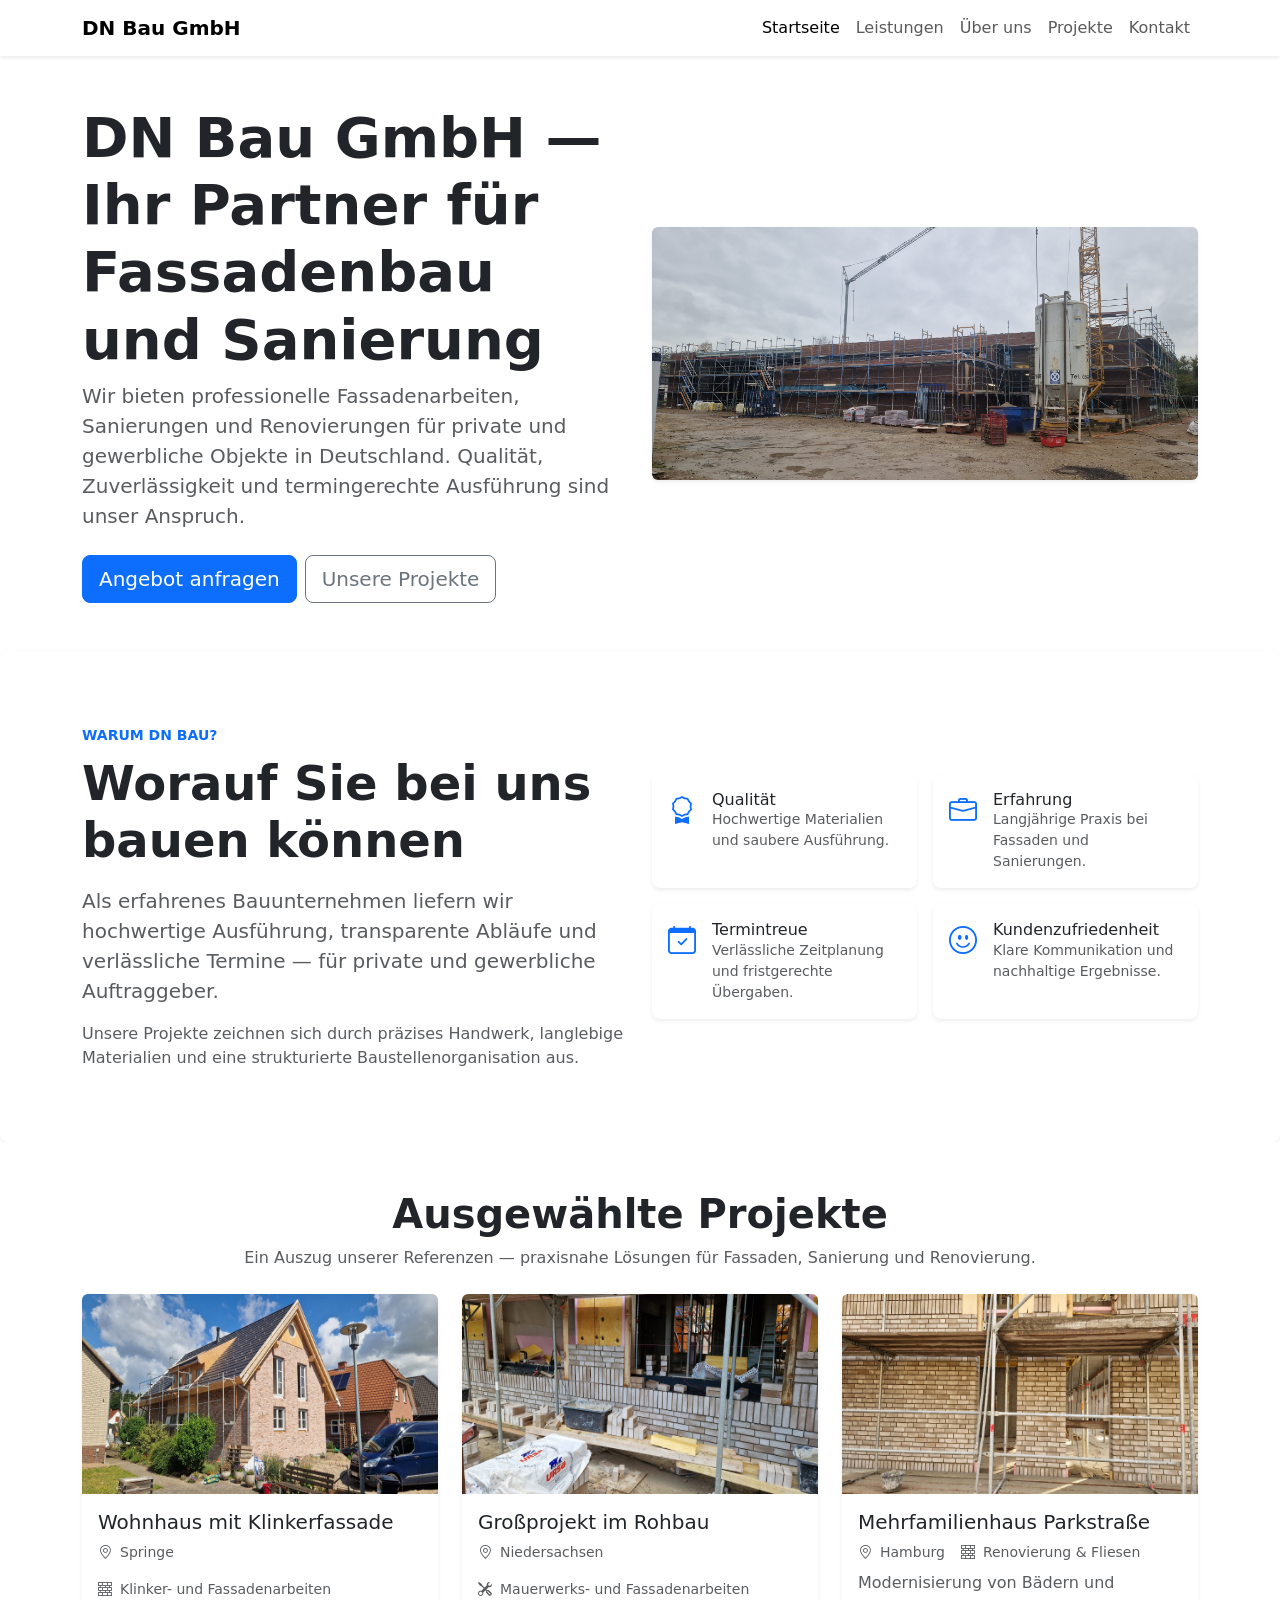
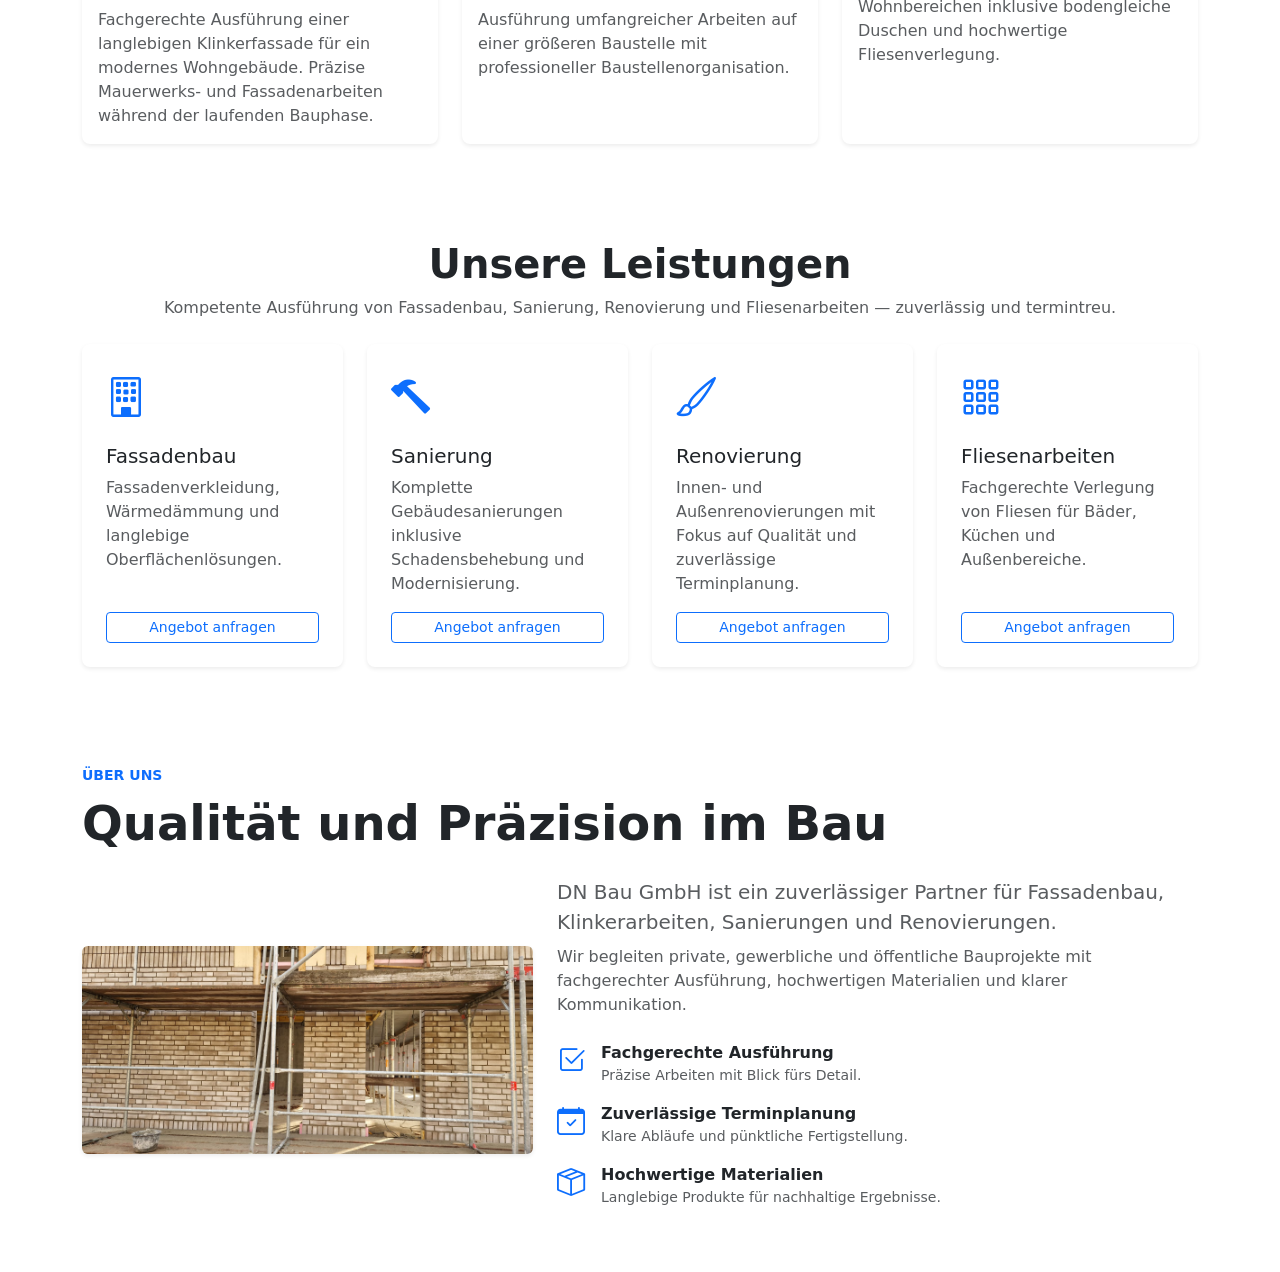
==== index.html @ 2d3a81c9 "Initial version of DN Bau website" ====
<!DOCTYPE html>
<html lang="de">
<head>
  <meta charset="UTF-8">
  <meta name="viewport" content="width=device-width, initial-scale=1.0">

  <title>DN Bau GmbH | Fassadenbau und Sanierung</title>
  <meta
    name="description"
    content="DN Bau GmbH bietet professionelle Fassadenarbeiten, Sanierungen, Renovierungen und Fliesenarbeiten."
  >

  <link
    href="https://cdn.jsdelivr.net/npm/bootstrap@5.3.8/dist/css/bootstrap.min.css"
    rel="stylesheet"
  >

  

  <link href="https://cdn.jsdelivr.net/npm/bootstrap-icons@1.11.3/font/bootstrap-icons.css" rel="stylesheet">

  <link rel="stylesheet" href="css/style.css">
</head>

<body>

  <header>
    <nav class="navbar navbar-expand-lg bg-white shadow-sm">
      <div class="container">
        <a class="navbar-brand fw-bold" href="#">DN Bau GmbH</a>

        <button
          class="navbar-toggler"
          type="button"
          data-bs-toggle="collapse"
          data-bs-target="#mainNavigation"
          aria-controls="mainNavigation"
          aria-expanded="false"
          aria-label="Navigation öffnen"
        >
          <span class="navbar-toggler-icon"></span>
        </button>

        <div class="collapse navbar-collapse" id="mainNavigation">
          <ul class="navbar-nav ms-auto">
            <li class="nav-item">
              <a class="nav-link active" href="#home">Startseite</a>
            </li>

            <li class="nav-item">
              <a class="nav-link" href="#services">Leistungen</a>
            </li>

            <li class="nav-item">
              <a class="nav-link" href="#about">Über uns</a>
            </li>

            <li class="nav-item">
              <a class="nav-link" href="#projects">Projekte</a>
            </li>

            <li class="nav-item">
              <a class="nav-link" href="#contact">Kontakt</a>
            </li>
          </ul>
        </div>
      </div>
    </nav>
  </header>

  <main>
    <section id="home" class="hero py-5" aria-labelledby="home-heading">
      <div class="container">
        <div class="row align-items-center">
          <div class="col-md-6">
            <h1 id="home-heading" class="display-4 fw-bold">DN Bau GmbH — Ihr Partner für Fassadenbau und Sanierung</h1>
            <p class="lead text-muted">Wir bieten professionelle Fassadenarbeiten, Sanierungen und Renovierungen für private und gewerbliche Objekte in Deutschland. Qualität, Zuverlässigkeit und termingerechte Ausführung sind unser Anspruch.</p>

            <div class="d-flex gap-2 mt-4">
              <a class="btn btn-primary btn-lg" href="#contact" role="button">Angebot anfragen</a>
              <a class="btn btn-outline-secondary btn-lg" href="#projects" role="button">Unsere Projekte</a>
            </div>
          </div>

          <div class="col-md-6 mt-4 mt-md-0">
            <figure class="mb-0">
              <img src="img/cover/Dn_bauuntermehmung_cover.jpg" alt="Bauarbeiter bei Fassadenarbeiten" class="img-fluid rounded shadow-sm" />
              <figcaption class="visually-hidden">Bauarbeiter führen Fassadenarbeiten aus</figcaption>
            </figure>
          </div>
        </div>
      </div>
    </section>
    
    <section id="why-us" class="py-5 bg-white rounded-3 shadow-sm" aria-labelledby="why-heading">
      <div class="container py-4">
        <div class="row g-4 align-items-center">
          <div class="col-12 col-lg-6">
            <header>
              <small class="text-uppercase text-primary fw-semibold">Warum DN Bau?</small>
              <h2 id="why-heading" class="display-5 fw-bold mt-2">Worauf Sie bei uns bauen können</h2>
            </header>

            <p class="lead text-muted mt-3">Als erfahrenes Bauunternehmen liefern wir hochwertige Ausführung, transparente Abläufe und verlässliche Termine — für private und gewerbliche Auftraggeber.</p>
            <p class="text-muted mb-0">Unsere Projekte zeichnen sich durch präzises Handwerk, langlebige Materialien und eine strukturierte Baustellenorganisation aus.</p>
          </div>

          <div class="col-12 col-lg-6">
            <div class="row row-cols-1 row-cols-sm-2 g-3">
              <div class="col">
                <article class="card h-100 border-0 shadow-sm rounded-3 p-3" aria-labelledby="why-qualitaet">
                  <div class="d-flex align-items-start">
                    <i class="bi bi-award fs-3 text-primary me-3" aria-hidden="true"></i>
                    <div>
                      <h3 id="why-qualitaet" class="h6 mb-0">Qualität</h3>
                      <div class="text-muted small">Hochwertige Materialien und saubere Ausführung.</div>
                    </div>
                  </div>
                </article>
              </div>

              <div class="col">
                <article class="card h-100 border-0 shadow-sm rounded-3 p-3" aria-labelledby="why-erfahrung">
                  <div class="d-flex align-items-start">
                    <i class="bi bi-briefcase fs-3 text-primary me-3" aria-hidden="true"></i>
                    <div>
                      <h3 id="why-erfahrung" class="h6 mb-0">Erfahrung</h3>
                      <div class="text-muted small">Langjährige Praxis bei Fassaden und Sanierungen.</div>
                    </div>
                  </div>
                </article>
              </div>

              <div class="col">
                <article class="card h-100 border-0 shadow-sm rounded-3 p-3" aria-labelledby="why-termintreue">
                  <div class="d-flex align-items-start">
                    <i class="bi bi-calendar-check fs-3 text-primary me-3" aria-hidden="true"></i>
                    <div>
                      <h3 id="why-termintreue" class="h6 mb-0">Termintreue</h3>
                      <div class="text-muted small">Verlässliche Zeitplanung und fristgerechte Übergaben.</div>
                    </div>
                  </div>
                </article>
              </div>

              <div class="col">
                <article class="card h-100 border-0 shadow-sm rounded-3 p-3" aria-labelledby="why-kundenzufriedenheit">
                  <div class="d-flex align-items-start">
                    <i class="bi bi-emoji-smile fs-3 text-primary me-3" aria-hidden="true"></i>
                    <div>
                      <h3 id="why-kundenzufriedenheit" class="h6 mb-0">Kundenzufriedenheit</h3>
                      <div class="text-muted small">Klare Kommunikation und nachhaltige Ergebnisse.</div>
                    </div>
                  </div>
                </article>
              </div>
            </div>
          </div>
        </div>
      </div>
    </section>
    
    <section id="projects" class="py-5 bg-white" aria-labelledby="projects-heading">
      <div class="container">
        <header class="mb-4 text-center">
          <h2 id="projects-heading" class="h1 fw-bold">Ausgewählte Projekte</h2>
          <p class="text-muted mb-0">Ein Auszug unserer Referenzen — praxisnahe Lösungen für Fassaden, Sanierung und Renovierung.</p>
        </header>

        <div class="row g-4">
          <div class="col-12 col-md-6 col-lg-4">
            <article class="card h-100 border-0 shadow-sm rounded-3" aria-labelledby="project-1-title">
              <div class="ratio ratio-16x9">
                <img src="img/Dn_bauuntermehmung_cover3.jpg" alt="Wohnhaus mit Klinkerfassade in Springe" class="img-fluid rounded-top" loading="lazy" decoding="async">
              </div>

              <div class="card-body d-flex flex-column">
                <h3 id="project-1-title" class="h5 card-title">Wohnhaus mit Klinkerfassade</h3>

                <div class="mb-2">
                  <div class="text-muted small d-flex flex-wrap gap-3">
                    <span class="d-flex align-items-center"><i class="bi bi-geo-alt me-2" aria-hidden="true"></i>Springe</span>
                    <span class="d-flex align-items-center"><i class="bi bi-bricks me-2" aria-hidden="true"></i>Klinker- und Fassadenarbeiten</span>
                  </div>
                </div>

                <p class="text-muted mb-0">Fachgerechte Ausführung einer langlebigen Klinkerfassade für ein modernes Wohngebäude. Präzise Mauerwerks- und Fassadenarbeiten während der laufenden Bauphase.</p>
              </div>
            </article>
          </div>

          <div class="col-12 col-md-6 col-lg-4">
            <article class="card h-100 border-0 shadow-sm rounded-3" aria-labelledby="project-2-title">
              <div class="ratio ratio-16x9">
                <img src="img/Dn_bauuntermehmung_cover4.jpg" alt="Großprojekt im Rohbau in Niedersachsen" class="img-fluid rounded-top" loading="lazy" decoding="async">
              </div>

              <div class="card-body d-flex flex-column">
                <h3 id="project-2-title" class="h5 card-title">Großprojekt im Rohbau</h3>

                <div class="mb-2">
                  <div class="text-muted small d-flex flex-wrap gap-3">
                    <span class="d-flex align-items-center"><i class="bi bi-geo-alt me-2" aria-hidden="true"></i>Niedersachsen</span>
                    <span class="d-flex align-items-center"><i class="bi bi-tools me-2" aria-hidden="true"></i>Mauerwerks- und Fassadenarbeiten</span>
                  </div>
                </div>

                <p class="text-muted mb-0">Ausführung umfangreicher Arbeiten auf einer größeren Baustelle mit professioneller Baustellenorganisation.</p>
              </div>
            </article>
          </div>

          <div class="col-12 col-md-6 col-lg-4">
            <article class="card h-100 border-0 shadow-sm rounded-3" aria-labelledby="project-3-title">
              <div class="ratio ratio-16x9">
                <img src="img/Dn_bauuntermehmung_cover2.jpg" alt="Renovierung und Fliesenarbeiten an einem Mehrfamilienhaus" class="img-fluid rounded-top" loading="lazy" decoding="async">
              </div>

              <div class="card-body d-flex flex-column">
                <h3 id="project-3-title" class="h5 card-title">Mehrfamilienhaus Parkstraße</h3>

                <div class="mb-2">
                  <div class="text-muted small d-flex flex-wrap gap-3">
                    <span class="d-flex align-items-center"><i class="bi bi-geo-alt me-2" aria-hidden="true"></i>Hamburg</span>
                    <span class="d-flex align-items-center"><i class="bi bi-bricks me-2" aria-hidden="true"></i>Renovierung &amp; Fliesen</span>
                  </div>
                </div>

                <p class="text-muted mb-0">Modernisierung von Bädern und Wohnbereichen inklusive bodengleiche Duschen und hochwertige Fliesenverlegung.</p>
              </div>
            </article>
          </div>
        </div>
      </div>
    </section>

    <section id="services" class="py-5 bg-white" aria-labelledby="services-heading">
      <div class="container">
        <header class="mb-4 text-center">
          <h2 id="services-heading" class="h1 fw-bold">Unsere Leistungen</h2>
          <p class="text-muted mb-0">Kompetente Ausführung von Fassadenbau, Sanierung, Renovierung und Fliesenarbeiten — zuverlässig und termintreu.</p>
        </header>

        <div class="row g-4">
  <div class="col-12 col-md-6 col-lg-3">
    <article
      class="card h-100 border-0 shadow-sm rounded-3 service-card"
      aria-labelledby="service-1-title"
    >
      <div class="card-body d-flex flex-column p-4">
        <div class="mb-3">
          <i
            class="bi bi-building fs-1 text-primary"
            aria-hidden="true"
          ></i>
        </div>

        <h3 id="service-1-title" class="h5 card-title">
          Fassadenbau
        </h3>

        <p class="card-text text-muted">
          Fassadenverkleidung, Wärmedämmung und langlebige
          Oberflächenlösungen.
        </p>

        <a
          class="btn btn-sm btn-outline-primary mt-auto"
          href="#contact"
          aria-label="Angebot für Fassadenbau anfragen"
        >
          Angebot anfragen
        </a>
      </div>
    </article>
  </div>

  <div class="col-12 col-md-6 col-lg-3">
    <article
      class="card h-100 border-0 shadow-sm rounded-3 service-card"
      aria-labelledby="service-2-title"
    >
      <div class="card-body d-flex flex-column p-4">
        <div class="mb-3">
          <i
            class="bi bi-hammer fs-1 text-primary"
            aria-hidden="true"
          ></i>
        </div>

        <h3 id="service-2-title" class="h5 card-title">
          Sanierung
        </h3>

        <p class="card-text text-muted">
          Komplette Gebäudesanierungen inklusive Schadensbehebung
          und Modernisierung.
        </p>

        <a
          class="btn btn-sm btn-outline-primary mt-auto"
          href="#contact"
          aria-label="Angebot für Sanierungsarbeiten anfragen"
        >
          Angebot anfragen
        </a>
      </div>
    </article>
  </div>

  <div class="col-12 col-md-6 col-lg-3">
    <article
      class="card h-100 border-0 shadow-sm rounded-3 service-card"
      aria-labelledby="service-3-title"
    >
      <div class="card-body d-flex flex-column p-4">
        <div class="mb-3">
          <i
            class="bi bi-brush fs-1 text-primary"
            aria-hidden="true"
          ></i>
        </div>

        <h3 id="service-3-title" class="h5 card-title">
          Renovierung
        </h3>

        <p class="card-text text-muted">
          Innen- und Außenrenovierungen mit Fokus auf Qualität
          und zuverlässige Terminplanung.
        </p>

        <a
          class="btn btn-sm btn-outline-primary mt-auto"
          href="#contact"
          aria-label="Angebot für Renovierungsarbeiten anfragen"
        >
          Angebot anfragen
        </a>
      </div>
    </article>
  </div>

  <div class="col-12 col-md-6 col-lg-3">
    <article
      class="card h-100 border-0 shadow-sm rounded-3 service-card"
      aria-labelledby="service-4-title"
    >
      <div class="card-body d-flex flex-column p-4">
        <div class="mb-3">
          <i
            class="bi bi-grid-3x3-gap fs-1 text-primary"
            aria-hidden="true"
          ></i>
        </div>

        <h3 id="service-4-title" class="h5 card-title">
          Fliesenarbeiten
        </h3>

        <p class="card-text text-muted">
          Fachgerechte Verlegung von Fliesen für Bäder, Küchen
          und Außenbereiche.
        </p>

        <a
          class="btn btn-sm btn-outline-primary mt-auto"
          href="#contact"
          aria-label="Angebot für Fliesenarbeiten anfragen"
        >
          Angebot anfragen
        </a>
      </div>
    </article>
  </div>
</div>
      </div>
    </section>

    <section id="about" class="py-5" aria-labelledby="about-heading">
      <div class="container">
        <header class="mb-4">
          <small class="text-uppercase text-primary fw-semibold">Über uns</small>
          <h2 id="about-heading" class="display-5 fw-bold mt-2">Qualität und Präzision im Bau</h2>
        </header>

        <div class="row align-items-center g-4">
          <div class="col-12 col-lg-5">
            <figure class="mb-0">
              <img
                src="img/Dn_bauuntermehmung_cover2.jpg"
                alt="Handwerker bei Fassadenarbeiten an einem Gebäude"
                class="img-fluid rounded shadow-sm"
                loading="lazy"
                decoding="async"
              >
              <figcaption class="visually-hidden">Handwerker führen Fassadenarbeiten aus</figcaption>
            </figure>
          </div>

          <div class="col-12 col-lg-7">
            <p class="lead text-muted mb-2">DN Bau GmbH ist ein zuverlässiger Partner für Fassadenbau, Klinkerarbeiten, Sanierungen und Renovierungen.</p>
            <p class="text-muted mb-0">Wir begleiten private, gewerbliche und öffentliche Bauprojekte mit fachgerechter Ausführung, hochwertigen Materialien und klarer Kommunikation.</p>

            <ul class="list-unstyled mt-4">
              <li class="d-flex align-items-start mb-3">
                <i class="bi bi-check2-square fs-3 text-primary me-3" aria-hidden="true"></i>
                <div>
                  <strong>Fachgerechte Ausführung</strong>
                  <div class="text-muted small">Präzise Arbeiten mit Blick fürs Detail.</div>
                </div>
              </li>

              <li class="d-flex align-items-start mb-3">
                <i class="bi bi-calendar-check fs-3 text-primary me-3" aria-hidden="true"></i>
                <div>
                  <strong>Zuverlässige Terminplanung</strong>
                  <div class="text-muted small">Klare Abläufe und pünktliche Fertigstellung.</div>
                </div>
              </li>

              <li class="d-flex align-items-start">
                <i class="bi bi-box-seam fs-3 text-primary me-3" aria-hidden="true"></i>
                <div>
                  <strong>Hochwertige Materialien</strong>
                  <div class="text-muted small">Langlebige Produkte für nachhaltige Ergebnisse.</div>
                </div>
              </li>
            </ul>
          </div>
        </div>
      </div>
    </section>
  </main>

  <script
    src="https://cdn.jsdelivr.net/npm/bootstrap@5.3.8/dist/js/bootstrap.bundle.min.js">
  </script>

  <script src="js/main.js"></script>
</body>
</html>
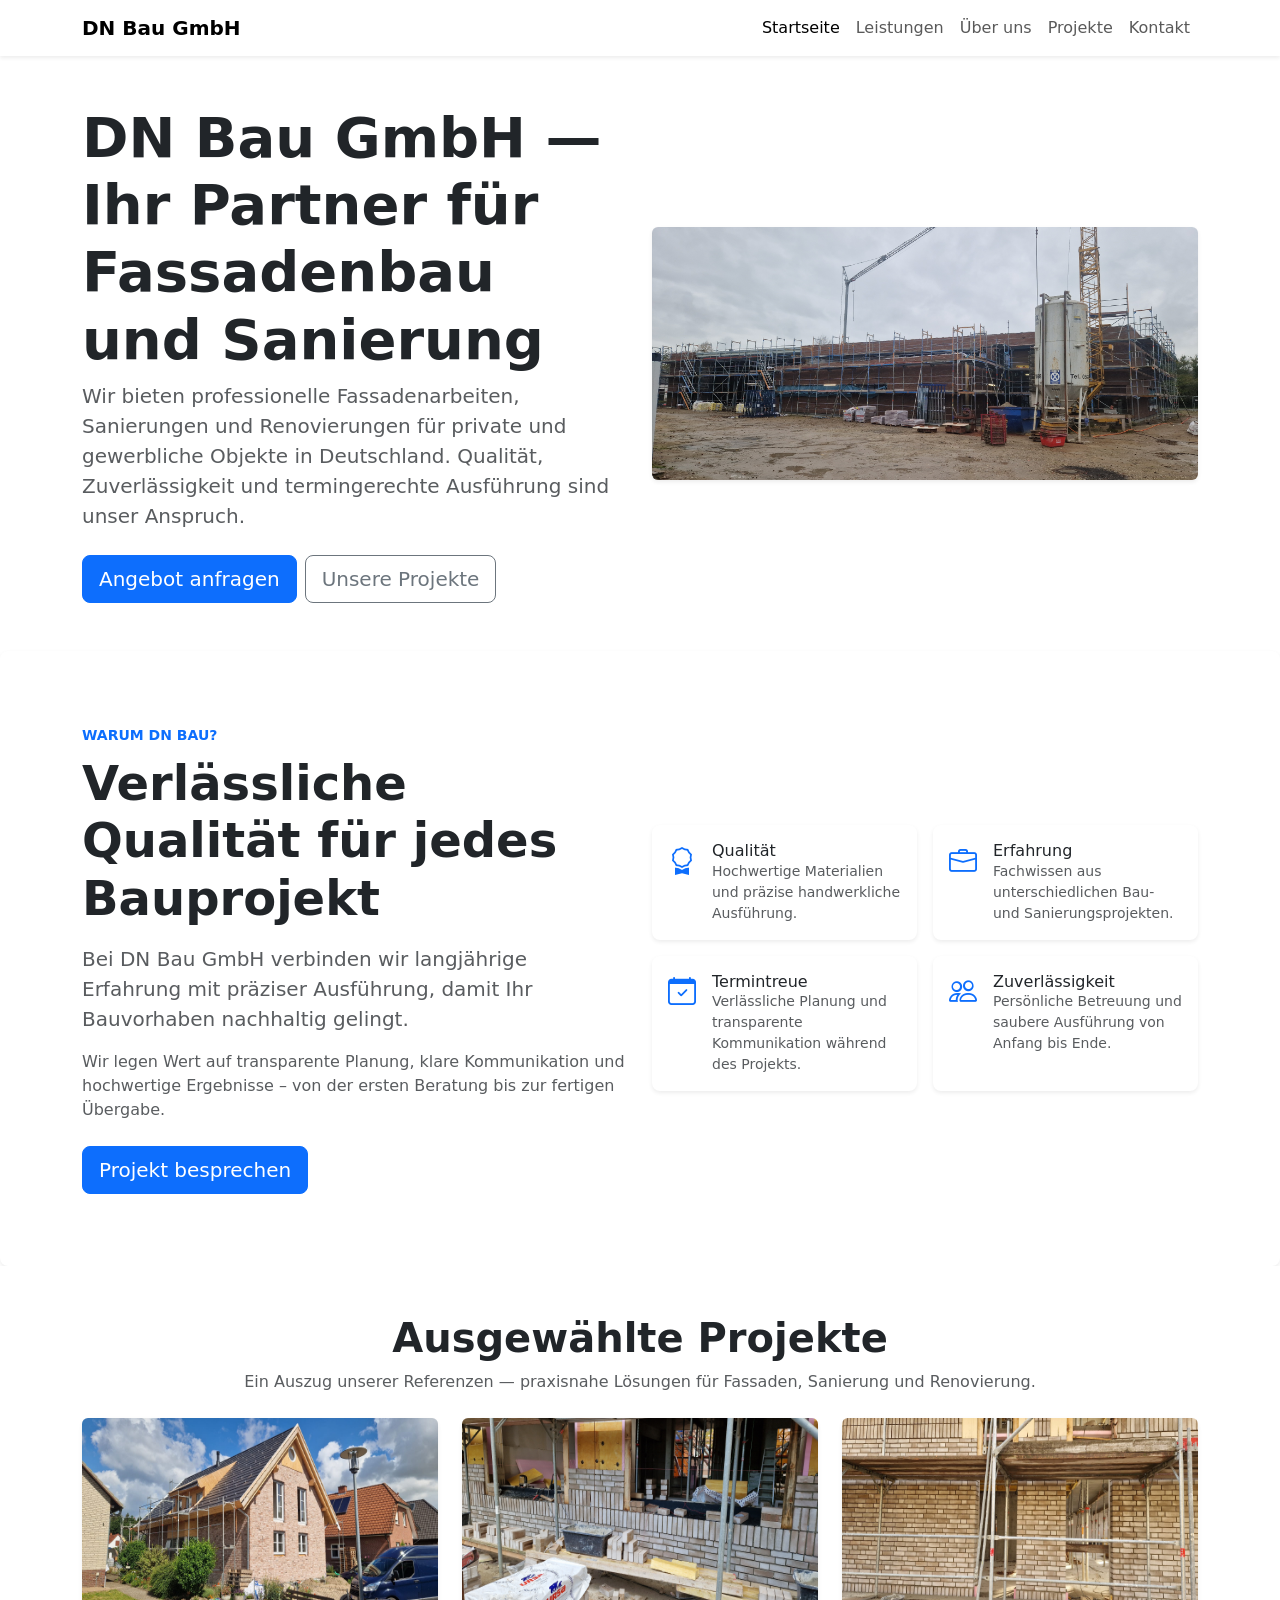
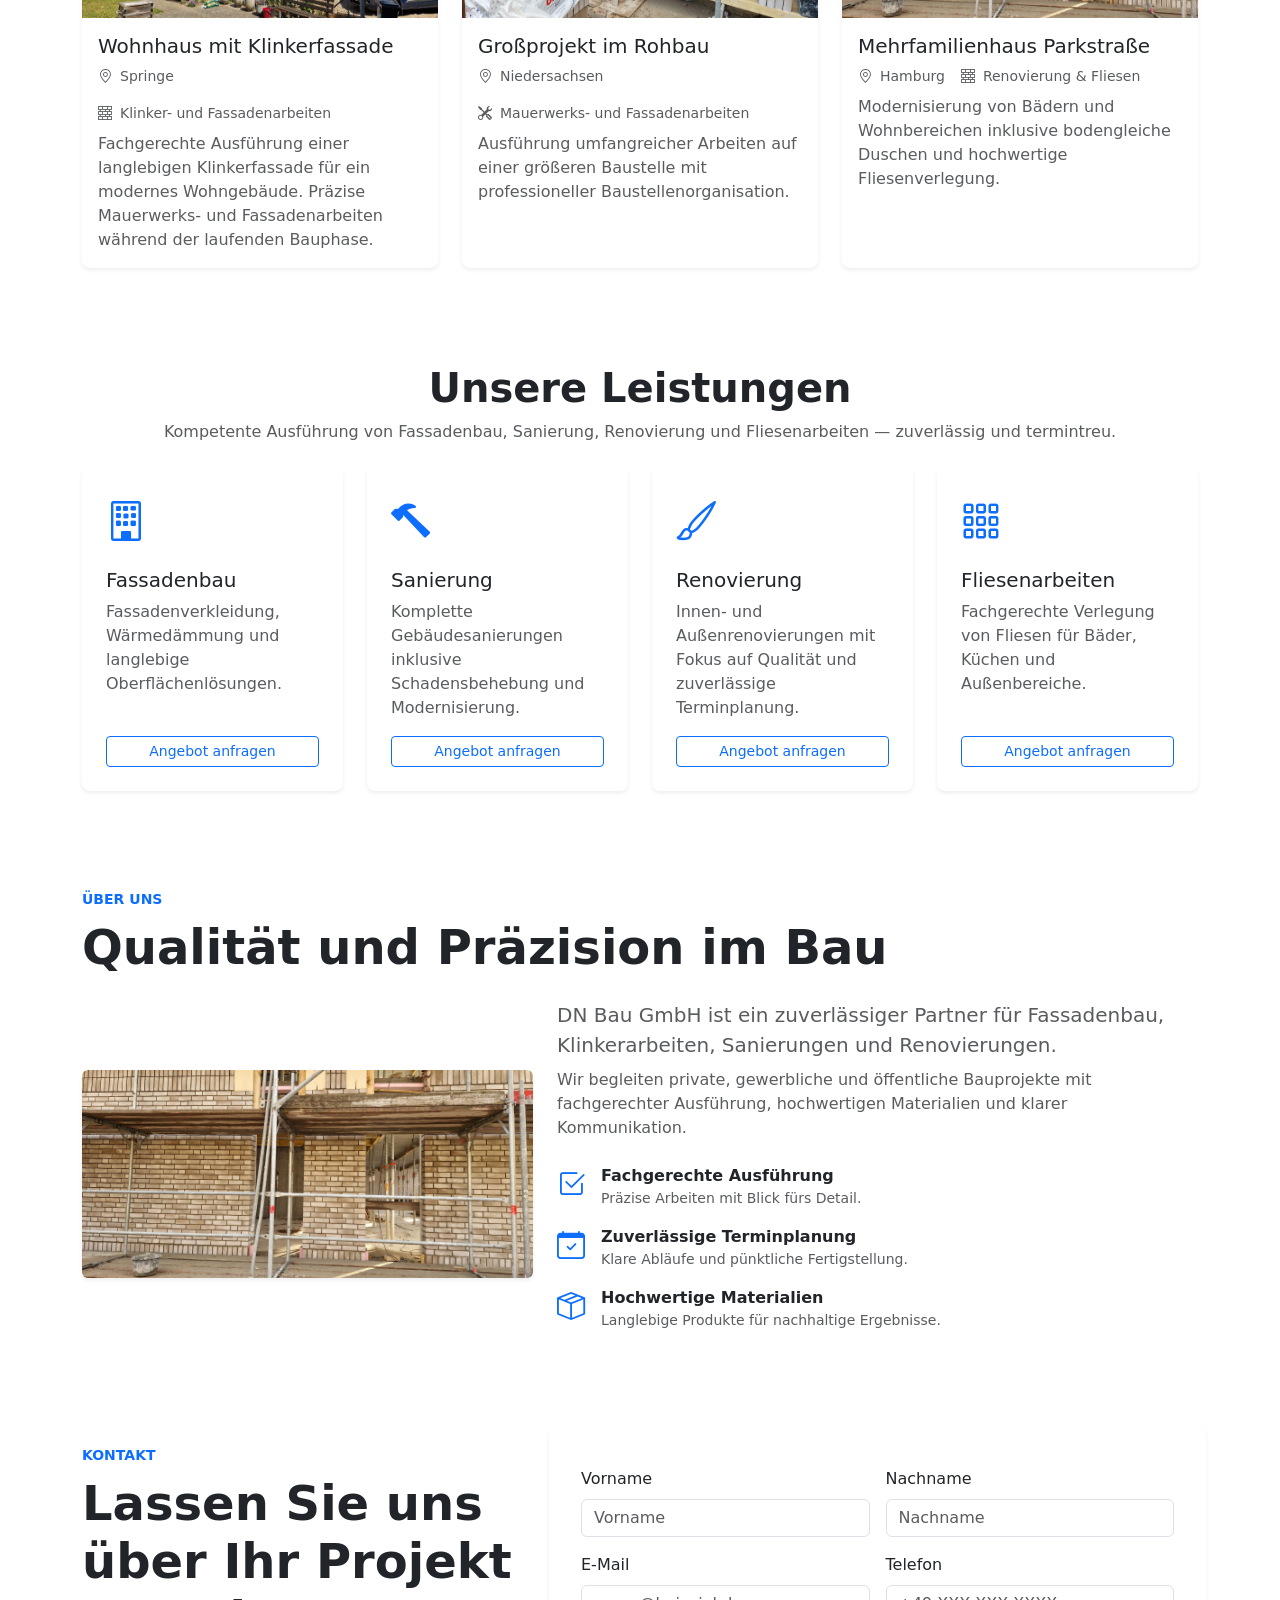
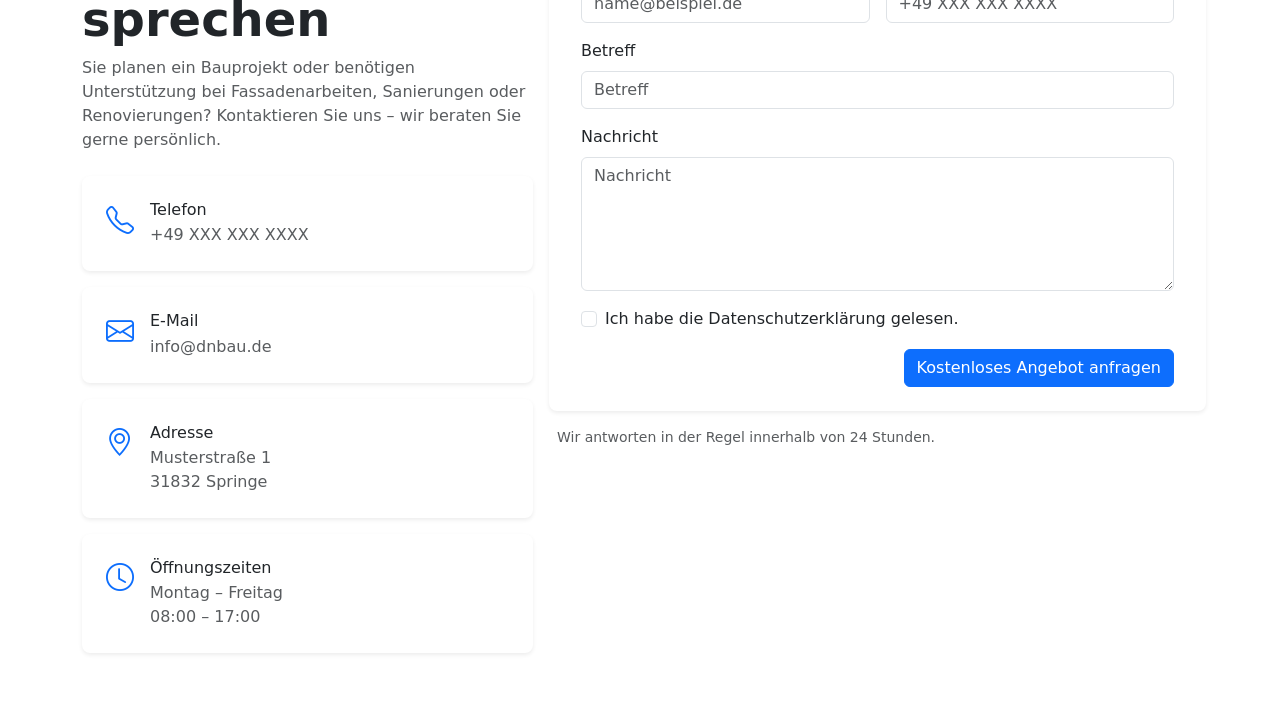
==== commit ef4e07a9: "Add hero, services, about, projects and why-us sections" ====
--- a/index.html
+++ b/index.html
@@ -98,11 +98,12 @@
           <div class="col-12 col-lg-6">
             <header>
               <small class="text-uppercase text-primary fw-semibold">Warum DN Bau?</small>
-              <h2 id="why-heading" class="display-5 fw-bold mt-2">Worauf Sie bei uns bauen können</h2>
+              <h2 id="why-heading" class="display-5 fw-bold mt-2">Verlässliche Qualität für jedes Bauprojekt</h2>
             </header>
 
-            <p class="lead text-muted mt-3">Als erfahrenes Bauunternehmen liefern wir hochwertige Ausführung, transparente Abläufe und verlässliche Termine — für private und gewerbliche Auftraggeber.</p>
-            <p class="text-muted mb-0">Unsere Projekte zeichnen sich durch präzises Handwerk, langlebige Materialien und eine strukturierte Baustellenorganisation aus.</p>
+            <p class="lead text-muted mt-3">Bei DN Bau GmbH verbinden wir langjährige Erfahrung mit präziser Ausführung, damit Ihr Bauvorhaben nachhaltig gelingt.</p>
+            <p class="text-muted mb-4">Wir legen Wert auf transparente Planung, klare Kommunikation und hochwertige Ergebnisse – von der ersten Beratung bis zur fertigen Übergabe.</p>
+            <a class="btn btn-primary btn-lg" href="#contact" role="button">Projekt besprechen</a>
           </div>
 
           <div class="col-12 col-lg-6">
@@ -113,7 +114,7 @@
                     <i class="bi bi-award fs-3 text-primary me-3" aria-hidden="true"></i>
                     <div>
                       <h3 id="why-qualitaet" class="h6 mb-0">Qualität</h3>
-                      <div class="text-muted small">Hochwertige Materialien und saubere Ausführung.</div>
+                      <p class="text-muted small mb-0">Hochwertige Materialien und präzise handwerkliche Ausführung.</p>
                     </div>
                   </div>
                 </article>
@@ -125,7 +126,7 @@
                     <i class="bi bi-briefcase fs-3 text-primary me-3" aria-hidden="true"></i>
                     <div>
                       <h3 id="why-erfahrung" class="h6 mb-0">Erfahrung</h3>
-                      <div class="text-muted small">Langjährige Praxis bei Fassaden und Sanierungen.</div>
+                      <p class="text-muted small mb-0">Fachwissen aus unterschiedlichen Bau- und Sanierungsprojekten.</p>
                     </div>
                   </div>
                 </article>
@@ -137,19 +138,19 @@
                     <i class="bi bi-calendar-check fs-3 text-primary me-3" aria-hidden="true"></i>
                     <div>
                       <h3 id="why-termintreue" class="h6 mb-0">Termintreue</h3>
-                      <div class="text-muted small">Verlässliche Zeitplanung und fristgerechte Übergaben.</div>
-                    </div>
-                  </div>
-                </article>
-              </div>
-
-              <div class="col">
-                <article class="card h-100 border-0 shadow-sm rounded-3 p-3" aria-labelledby="why-kundenzufriedenheit">
-                  <div class="d-flex align-items-start">
-                    <i class="bi bi-emoji-smile fs-3 text-primary me-3" aria-hidden="true"></i>
-                    <div>
-                      <h3 id="why-kundenzufriedenheit" class="h6 mb-0">Kundenzufriedenheit</h3>
-                      <div class="text-muted small">Klare Kommunikation und nachhaltige Ergebnisse.</div>
+                      <p class="text-muted small mb-0">Verlässliche Planung und transparente Kommunikation während des Projekts.</p>
+                    </div>
+                  </div>
+                </article>
+              </div>
+
+              <div class="col">
+                <article class="card h-100 border-0 shadow-sm rounded-3 p-3" aria-labelledby="why-zuverlaessigkeit">
+                  <div class="d-flex align-items-start">
+                    <i class="bi bi-people fs-3 text-primary me-3" aria-hidden="true"></i>
+                    <div>
+                      <h3 id="why-zuverlaessigkeit" class="h6 mb-0">Zuverlässigkeit</h3>
+                      <p class="text-muted small mb-0">Persönliche Betreuung und saubere Ausführung von Anfang bis Ende.</p>
                     </div>
                   </div>
                 </article>
@@ -431,6 +432,124 @@
         </div>
       </div>
     </section>
+
+    <section id="contact" class="py-5 bg-white" aria-labelledby="contact-heading">
+      <div class="container">
+        <div class="row g-4 align-items-start">
+          <div class="col-12 col-lg-5">
+            <header class="mb-4">
+              <small class="text-uppercase text-primary fw-semibold">Kontakt</small>
+              <h2 id="contact-heading" class="display-5 fw-bold mt-2">Lassen Sie uns über Ihr Projekt sprechen</h2>
+              <p class="text-muted mb-4">Sie planen ein Bauprojekt oder benötigen Unterstützung bei Fassadenarbeiten, Sanierungen oder Renovierungen? Kontaktieren Sie uns – wir beraten Sie gerne persönlich.</p>
+            </header>
+
+            <div class="row row-cols-1 g-3">
+              <div class="col">
+                <article class="p-4 bg-white rounded-3 shadow-sm h-100">
+                  <div class="d-flex align-items-start">
+                    <i class="bi bi-telephone fs-3 text-primary me-3" aria-hidden="true"></i>
+                    <div>
+                      <h3 class="h6 mb-1">Telefon</h3>
+                      <p class="text-muted mb-0">+49 XXX XXX XXXX</p>
+                    </div>
+                  </div>
+                </article>
+              </div>
+
+              <div class="col">
+                <article class="p-4 bg-white rounded-3 shadow-sm h-100">
+                  <div class="d-flex align-items-start">
+                    <i class="bi bi-envelope fs-3 text-primary me-3" aria-hidden="true"></i>
+                    <div>
+                      <h3 class="h6 mb-1">E-Mail</h3>
+                      <p class="text-muted mb-0">info@dnbau.de</p>
+                    </div>
+                  </div>
+                </article>
+              </div>
+
+              <div class="col">
+                <article class="p-4 bg-white rounded-3 shadow-sm h-100">
+                  <div class="d-flex align-items-start">
+                    <i class="bi bi-geo-alt fs-3 text-primary me-3" aria-hidden="true"></i>
+                    <div>
+                      <h3 class="h6 mb-1">Adresse</h3>
+                      <address class="text-muted mb-0">Musterstraße 1<br>31832 Springe</address>
+                    </div>
+                  </div>
+                </article>
+              </div>
+
+              <div class="col">
+                <article class="p-4 bg-white rounded-3 shadow-sm h-100">
+                  <div class="d-flex align-items-start">
+                    <i class="bi bi-clock fs-3 text-primary me-3" aria-hidden="true"></i>
+                    <div>
+                      <h3 class="h6 mb-1">Öffnungszeiten</h3>
+                      <p class="text-muted mb-0">Montag – Freitag<br>08:00 – 17:00</p>
+                    </div>
+                  </div>
+                </article>
+              </div>
+            </div>
+          </div>
+
+          <div class="col-12 col-lg-7">
+            <form class="row g-3 needs-validation p-4 bg-white rounded-3 shadow-sm" action="#" method="post" novalidate>
+              <div class="col-12 col-md-6">
+                <label for="contact-firstname" class="form-label">Vorname</label>
+                <input type="text" class="form-control" id="contact-firstname" name="firstname" placeholder="Vorname" required>
+                <div class="invalid-feedback">Bitte geben Sie Ihren Vornamen an.</div>
+              </div>
+
+              <div class="col-12 col-md-6">
+                <label for="contact-lastname" class="form-label">Nachname</label>
+                <input type="text" class="form-control" id="contact-lastname" name="lastname" placeholder="Nachname" required>
+                <div class="invalid-feedback">Bitte geben Sie Ihren Nachnamen an.</div>
+              </div>
+
+              <div class="col-12 col-md-6">
+                <label for="contact-email" class="form-label">E-Mail</label>
+                <input type="email" class="form-control" id="contact-email" name="email" placeholder="name@beispiel.de" required>
+                <div class="invalid-feedback">Bitte geben Sie eine gültige E-Mail-Adresse ein.</div>
+              </div>
+
+              <div class="col-12 col-md-6">
+                <label for="contact-phone" class="form-label">Telefon</label>
+                <input type="tel" class="form-control" id="contact-phone" name="phone" placeholder="+49 XXX XXX XXXX" required>
+                <div class="invalid-feedback">Bitte geben Sie Ihre Telefonnummer an.</div>
+              </div>
+
+              <div class="col-12">
+                <label for="contact-subject" class="form-label">Betreff</label>
+                <input type="text" class="form-control" id="contact-subject" name="subject" placeholder="Betreff" required>
+                <div class="invalid-feedback">Bitte geben Sie einen Betreff ein.</div>
+              </div>
+
+              <div class="col-12">
+                <label for="contact-message" class="form-label">Nachricht</label>
+                <textarea class="form-control" id="contact-message" name="message" rows="5" placeholder="Nachricht" required></textarea>
+                <div class="invalid-feedback">Bitte schreiben Sie eine Nachricht.</div>
+              </div>
+
+              <div class="col-12">
+                <div class="form-check">
+                  <input class="form-check-input" type="checkbox" value="" id="contact-privacy" required>
+                  <label class="form-check-label" for="contact-privacy">Ich habe die Datenschutzerklärung gelesen.</label>
+                  <div class="invalid-feedback">Bitte bestätigen Sie die Datenschutzerklärung.</div>
+                </div>
+              </div>
+
+              <div class="col-12 text-end">
+                <button type="submit" class="btn btn-primary">Kostenloses Angebot anfragen</button>
+              </div>
+            </form>
+
+            <p class="text-muted small mt-3">Wir antworten in der Regel innerhalb von 24 Stunden.</p>
+          </div>
+        </div>
+      </div>
+    </section>
   </main>
 
   <script
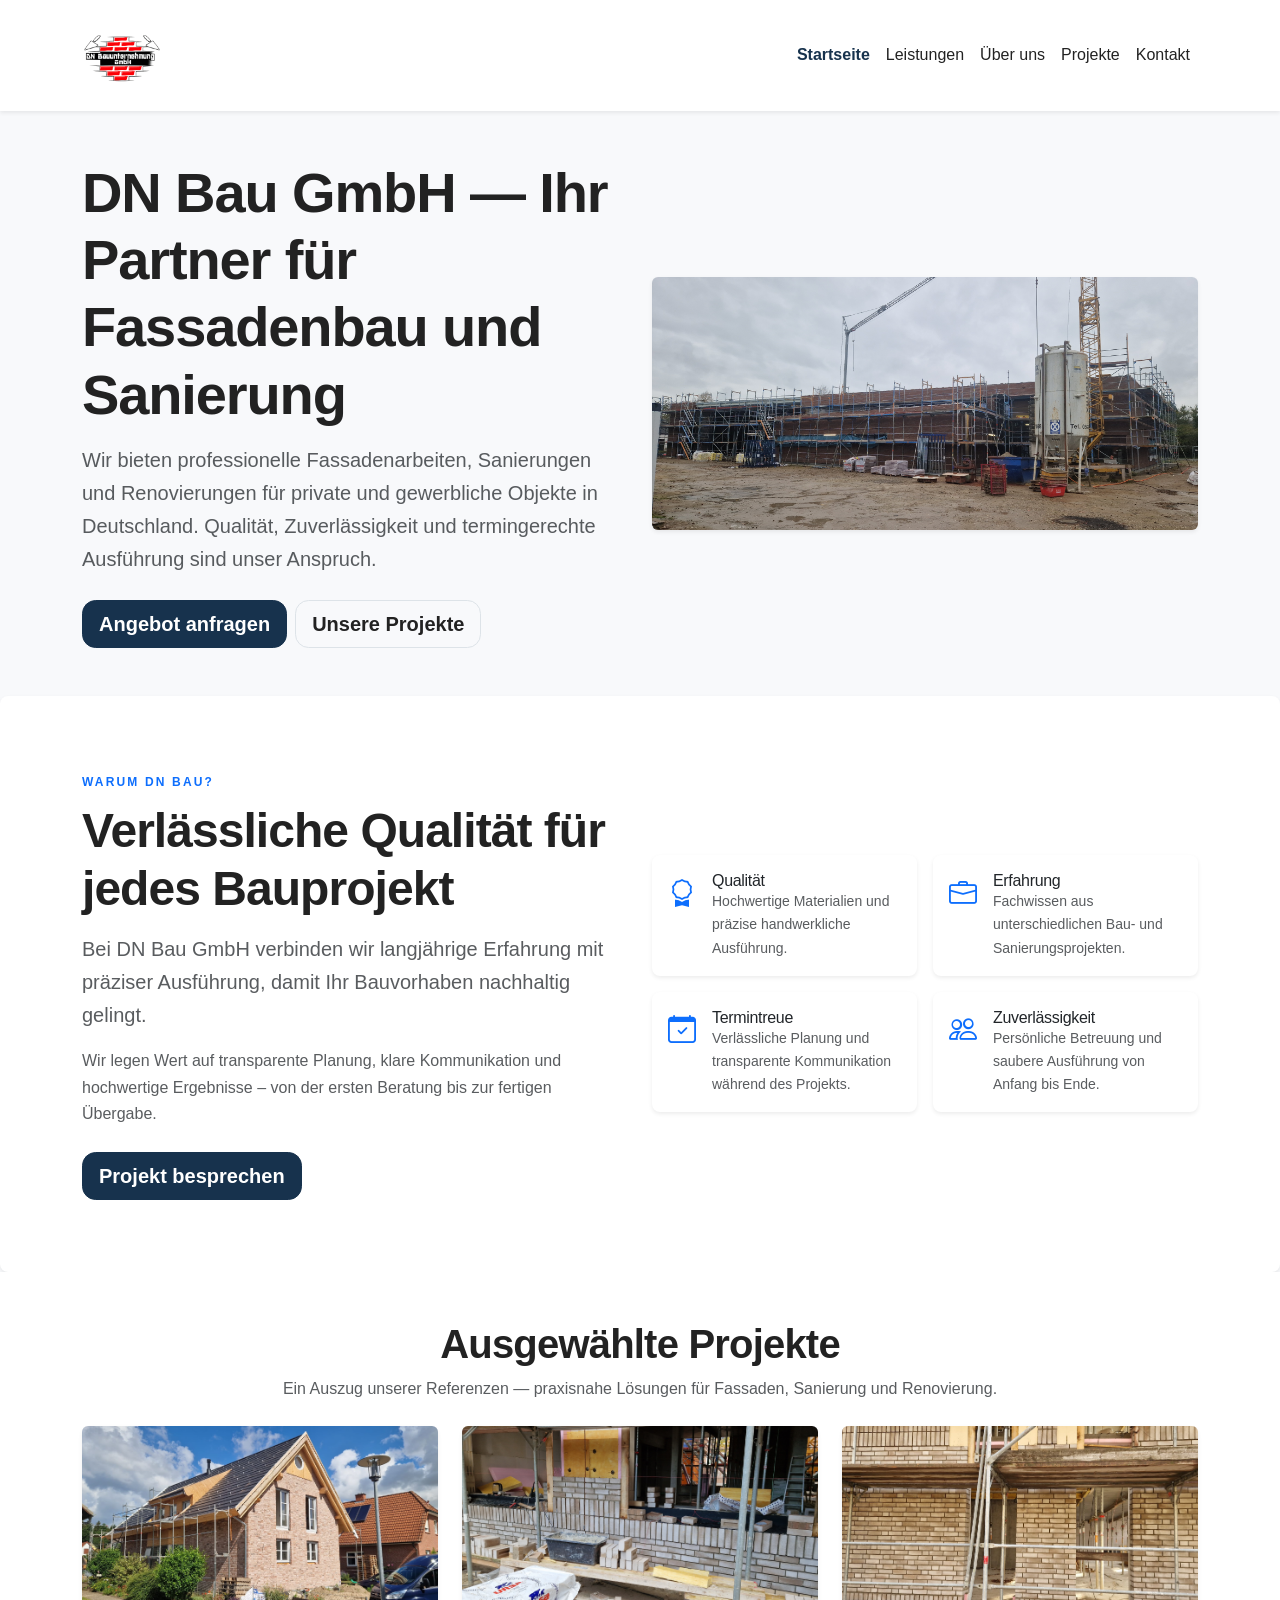
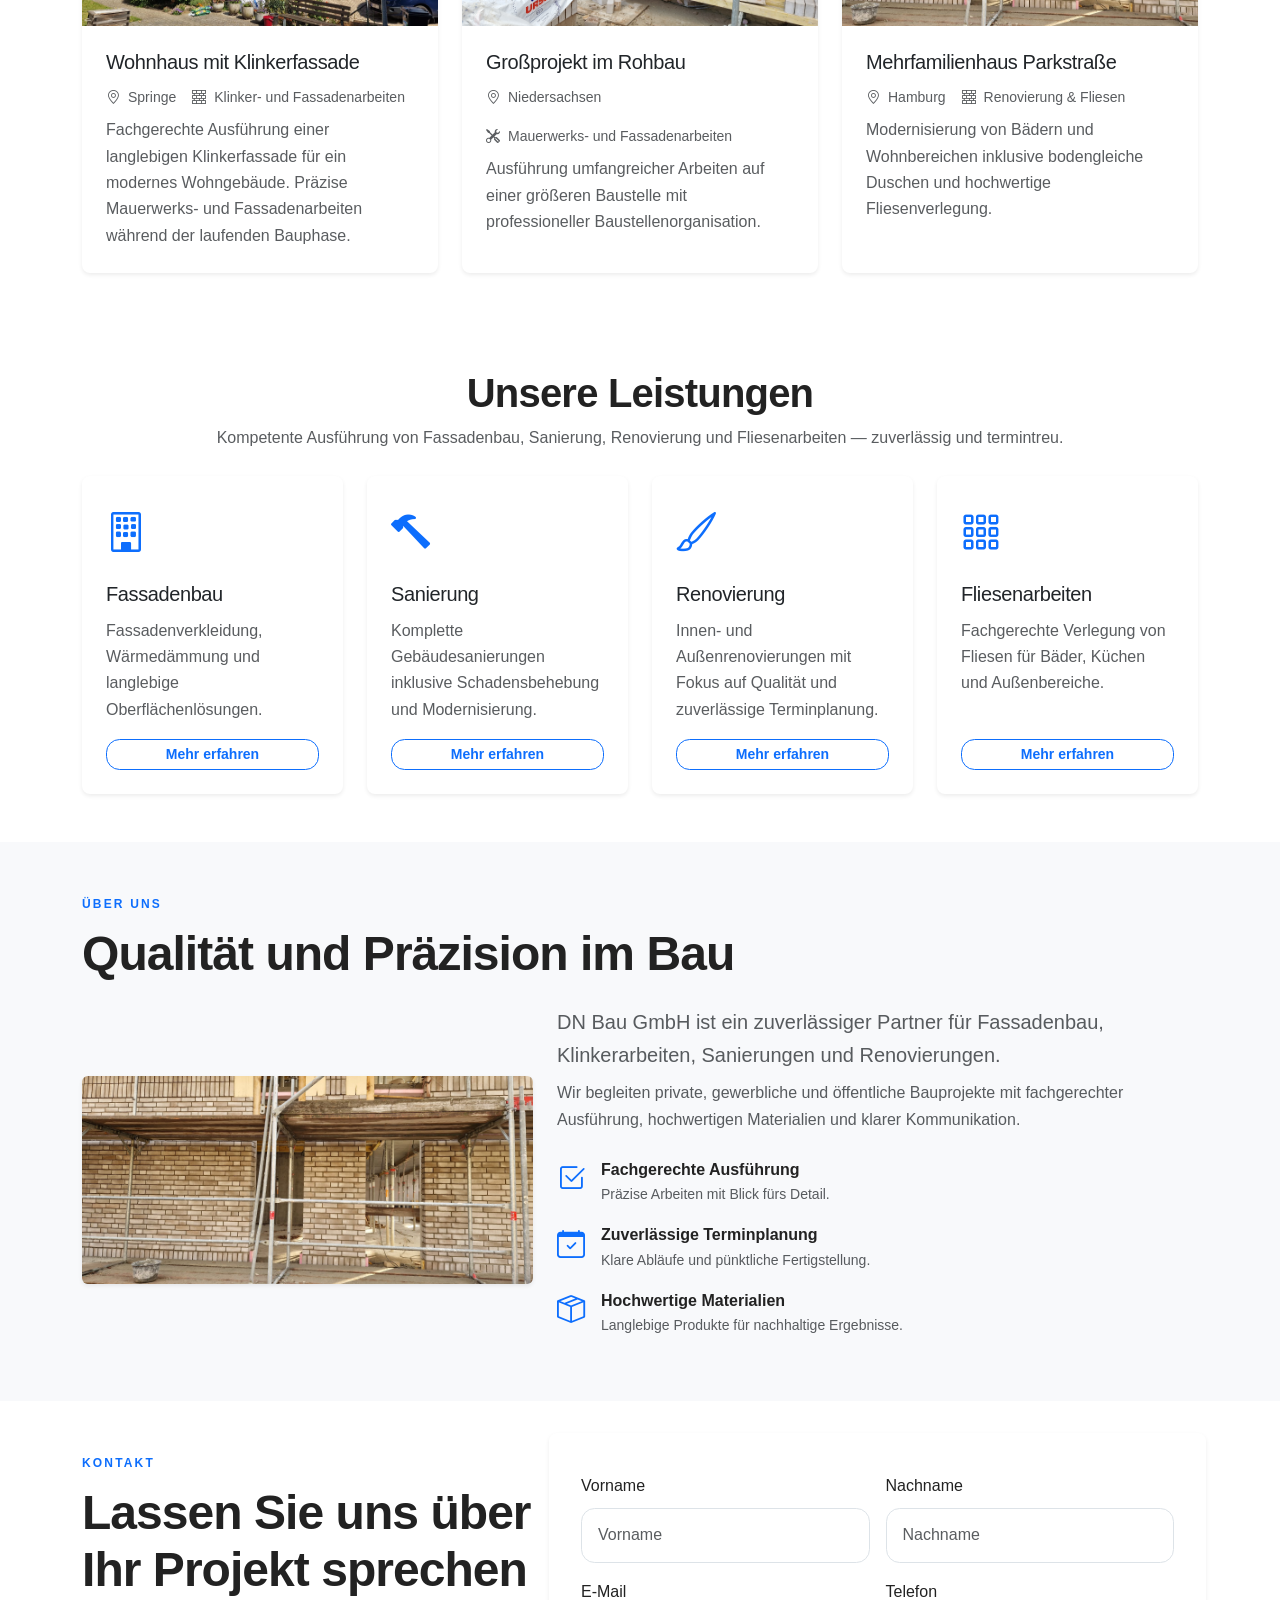
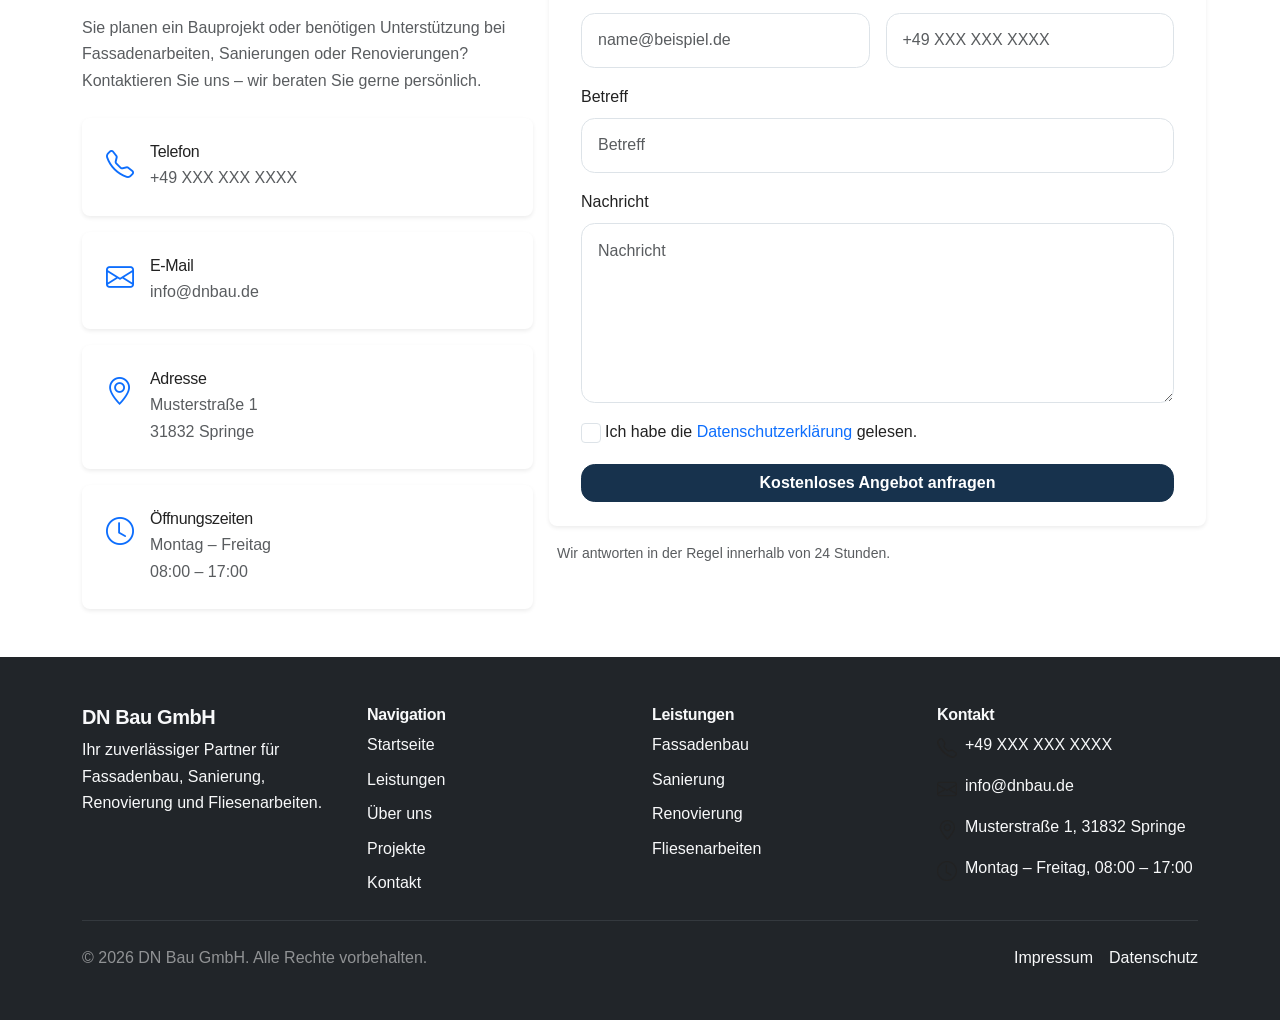
==== commit beec2b91: "Add project detail page, services overview, and individual service pages - Created project-detail.ht" ====
--- a/index.html
+++ b/index.html
@@ -19,7 +19,7 @@
 
   <link href="https://cdn.jsdelivr.net/npm/bootstrap-icons@1.11.3/font/bootstrap-icons.css" rel="stylesheet">
 
-  <link rel="stylesheet" href="css/style.css">
+  <link rel="stylesheet" href="style.css">
 </head>
 
 <body>
@@ -27,7 +27,10 @@
   <header>
     <nav class="navbar navbar-expand-lg bg-white shadow-sm">
       <div class="container">
-        <a class="navbar-brand fw-bold" href="#">DN Bau GmbH</a>
+        <a class="navbar-brand" href="index.html">
+          <img src="img/logo/DNBauGmbHlogo.png" alt="DN Bau GmbH" height="40" class="d-inline-block align-text-top">
+          <span class="visually-hidden">DN Bau GmbH</span>
+        </a>
 
         <button
           class="navbar-toggler"
@@ -44,23 +47,23 @@
         <div class="collapse navbar-collapse" id="mainNavigation">
           <ul class="navbar-nav ms-auto">
             <li class="nav-item">
-              <a class="nav-link active" href="#home">Startseite</a>
+              <a class="nav-link active" aria-current="page" href="index.html">Startseite</a>
             </li>
 
             <li class="nav-item">
-              <a class="nav-link" href="#services">Leistungen</a>
+              <a class="nav-link" href="services.html">Leistungen</a>
             </li>
 
             <li class="nav-item">
-              <a class="nav-link" href="#about">Über uns</a>
+              <a class="nav-link" href="about.html">Über uns</a>
             </li>
 
             <li class="nav-item">
-              <a class="nav-link" href="#projects">Projekte</a>
+              <a class="nav-link" href="projects.html">Projekte</a>
             </li>
 
             <li class="nav-item">
-              <a class="nav-link" href="#contact">Kontakt</a>
+              <a class="nav-link" href="contact.html">Kontakt</a>
             </li>
           </ul>
         </div>
@@ -77,8 +80,8 @@
             <p class="lead text-muted">Wir bieten professionelle Fassadenarbeiten, Sanierungen und Renovierungen für private und gewerbliche Objekte in Deutschland. Qualität, Zuverlässigkeit und termingerechte Ausführung sind unser Anspruch.</p>
 
             <div class="d-flex gap-2 mt-4">
-              <a class="btn btn-primary btn-lg" href="#contact" role="button">Angebot anfragen</a>
-              <a class="btn btn-outline-secondary btn-lg" href="#projects" role="button">Unsere Projekte</a>
+              <a class="btn btn-primary btn-lg" href="contact.html" role="button">Angebot anfragen</a>
+              <a class="btn btn-outline-secondary btn-lg" href="projects.html" role="button">Unsere Projekte</a>
             </div>
           </div>
 
@@ -103,7 +106,7 @@
 
             <p class="lead text-muted mt-3">Bei DN Bau GmbH verbinden wir langjährige Erfahrung mit präziser Ausführung, damit Ihr Bauvorhaben nachhaltig gelingt.</p>
             <p class="text-muted mb-4">Wir legen Wert auf transparente Planung, klare Kommunikation und hochwertige Ergebnisse – von der ersten Beratung bis zur fertigen Übergabe.</p>
-            <a class="btn btn-primary btn-lg" href="#contact" role="button">Projekt besprechen</a>
+            <a class="btn btn-primary btn-lg" href="contact.html" role="button">Projekt besprechen</a>
           </div>
 
           <div class="col-12 col-lg-6">
@@ -265,13 +268,7 @@
           Oberflächenlösungen.
         </p>
 
-        <a
-          class="btn btn-sm btn-outline-primary mt-auto"
-          href="#contact"
-          aria-label="Angebot für Fassadenbau anfragen"
-        >
-          Angebot anfragen
-        </a>
+        <a class="btn btn-sm btn-outline-primary mt-auto" href="services/fassadenbau.html" aria-label="Mehr zu Fassadenbau">Mehr erfahren</a>
       </div>
     </article>
   </div>
@@ -298,13 +295,7 @@
           und Modernisierung.
         </p>
 
-        <a
-          class="btn btn-sm btn-outline-primary mt-auto"
-          href="#contact"
-          aria-label="Angebot für Sanierungsarbeiten anfragen"
-        >
-          Angebot anfragen
-        </a>
+        <a class="btn btn-sm btn-outline-primary mt-auto" href="services/sanierung.html" aria-label="Mehr zu Sanierung">Mehr erfahren</a>
       </div>
     </article>
   </div>
@@ -331,13 +322,7 @@
           und zuverlässige Terminplanung.
         </p>
 
-        <a
-          class="btn btn-sm btn-outline-primary mt-auto"
-          href="#contact"
-          aria-label="Angebot für Renovierungsarbeiten anfragen"
-        >
-          Angebot anfragen
-        </a>
+        <a class="btn btn-sm btn-outline-primary mt-auto" href="services/renovierung.html" aria-label="Mehr zu Renovierung">Mehr erfahren</a>
       </div>
     </article>
   </div>
@@ -364,13 +349,7 @@
           und Außenbereiche.
         </p>
 
-        <a
-          class="btn btn-sm btn-outline-primary mt-auto"
-          href="#contact"
-          aria-label="Angebot für Fliesenarbeiten anfragen"
-        >
-          Angebot anfragen
-        </a>
+        <a class="btn btn-sm btn-outline-primary mt-auto" href="services/fliesenarbeiten.html" aria-label="Mehr zu Fliesenarbeiten">Mehr erfahren</a>
       </div>
     </article>
   </div>
@@ -462,7 +441,7 @@
                     <i class="bi bi-envelope fs-3 text-primary me-3" aria-hidden="true"></i>
                     <div>
                       <h3 class="h6 mb-1">E-Mail</h3>
-                      <p class="text-muted mb-0">info@dnbau.de</p>
+                      <a class="text-decoration-none text-muted" href="mailto:info@dnbau.de">info@dnbau.de</a>
                     </div>
                   </div>
                 </article>
@@ -495,28 +474,28 @@
           </div>
 
           <div class="col-12 col-lg-7">
-            <form class="row g-3 needs-validation p-4 bg-white rounded-3 shadow-sm" action="#" method="post" novalidate>
+            <form class="row g-3 p-4 bg-white rounded-3 shadow-sm" action="#" method="post">
               <div class="col-12 col-md-6">
                 <label for="contact-firstname" class="form-label">Vorname</label>
-                <input type="text" class="form-control" id="contact-firstname" name="firstname" placeholder="Vorname" required>
+                <input type="text" class="form-control" id="contact-firstname" name="firstname" autocomplete="given-name" placeholder="Vorname" required>
                 <div class="invalid-feedback">Bitte geben Sie Ihren Vornamen an.</div>
               </div>
 
               <div class="col-12 col-md-6">
                 <label for="contact-lastname" class="form-label">Nachname</label>
-                <input type="text" class="form-control" id="contact-lastname" name="lastname" placeholder="Nachname" required>
+                <input type="text" class="form-control" id="contact-lastname" name="lastname" autocomplete="family-name" placeholder="Nachname" required>
                 <div class="invalid-feedback">Bitte geben Sie Ihren Nachnamen an.</div>
               </div>
 
               <div class="col-12 col-md-6">
                 <label for="contact-email" class="form-label">E-Mail</label>
-                <input type="email" class="form-control" id="contact-email" name="email" placeholder="name@beispiel.de" required>
+                <input type="email" class="form-control" id="contact-email" name="email" autocomplete="email" placeholder="name@beispiel.de" required>
                 <div class="invalid-feedback">Bitte geben Sie eine gültige E-Mail-Adresse ein.</div>
               </div>
 
               <div class="col-12 col-md-6">
                 <label for="contact-phone" class="form-label">Telefon</label>
-                <input type="tel" class="form-control" id="contact-phone" name="phone" placeholder="+49 XXX XXX XXXX" required>
+                <input type="tel" class="form-control" id="contact-phone" name="phone" autocomplete="tel" placeholder="+49 XXX XXX XXXX" required>
                 <div class="invalid-feedback">Bitte geben Sie Ihre Telefonnummer an.</div>
               </div>
 
@@ -534,14 +513,14 @@
 
               <div class="col-12">
                 <div class="form-check">
-                  <input class="form-check-input" type="checkbox" value="" id="contact-privacy" required>
-                  <label class="form-check-label" for="contact-privacy">Ich habe die Datenschutzerklärung gelesen.</label>
+                  <input class="form-check-input" type="checkbox" name="privacy" value="accepted" id="contact-privacy" required>
+                  <label class="form-check-label" for="contact-privacy">Ich habe die <a href="datenschutz.html" class="link-primary">Datenschutzerklärung</a> gelesen.</label>
                   <div class="invalid-feedback">Bitte bestätigen Sie die Datenschutzerklärung.</div>
                 </div>
               </div>
 
-              <div class="col-12 text-end">
-                <button type="submit" class="btn btn-primary">Kostenloses Angebot anfragen</button>
+              <div class="col-12 d-grid d-sm-flex justify-content-sm-end">
+                <button type="submit" class="btn btn-primary w-100 w-sm-auto">Kostenloses Angebot anfragen</button>
               </div>
             </form>
 
@@ -551,6 +530,73 @@
       </div>
     </section>
   </main>
+
+  <footer class="bg-dark text-light py-5">
+    <div class="container">
+      <div class="row gy-4">
+        <div class="col-12 col-md-6 col-lg-3">
+          <h2 class="h5 fw-bold">DN Bau GmbH</h2>
+          <p class="text-light mb-0">Ihr zuverlässiger Partner für Fassadenbau, Sanierung, Renovierung und Fliesenarbeiten.</p>
+        </div>
+
+        <div class="col-12 col-md-6 col-lg-3">
+          <h3 class="h6 fw-semibold text-light">Navigation</h3>
+          <ul class="list-unstyled mb-0">
+            <li class="mb-2"><a class="text-light text-decoration-none" href="index.html">Startseite</a></li>
+            <li class="mb-2"><a class="text-light text-decoration-none" href="services.html">Leistungen</a></li>
+            <li class="mb-2"><a class="text-light text-decoration-none" href="about.html">Über uns</a></li>
+            <li class="mb-2"><a class="text-light text-decoration-none" href="projects.html">Projekte</a></li>
+            <li><a class="text-light text-decoration-none" href="contact.html">Kontakt</a></li>
+          </ul>
+        </div>
+
+        <div class="col-12 col-md-6 col-lg-3">
+          <h3 class="h6 fw-semibold text-light">Leistungen</h3>
+          <ul class="list-unstyled mb-0">
+            <li class="mb-2"><a class="text-light text-decoration-none" href="services/fassadenbau.html">Fassadenbau</a></li>
+            <li class="mb-2"><a class="text-light text-decoration-none" href="services/sanierung.html">Sanierung</a></li>
+            <li class="mb-2"><a class="text-light text-decoration-none" href="services/renovierung.html">Renovierung</a></li>
+            <li><a class="text-light text-decoration-none" href="services/fliesenarbeiten.html">Fliesenarbeiten</a></li>
+          </ul>
+        </div>
+
+        <div class="col-12 col-md-6 col-lg-3">
+          <h3 class="h6 fw-semibold text-light">Kontakt</h3>
+          <ul class="list-unstyled mb-0">
+            <li class="mb-2 d-flex align-items-start">
+              <i class="bi bi-telephone me-2 fs-5" aria-hidden="true"></i>
+              <span class="text-light">+49 XXX XXX XXXX</span>
+              <!-- Use tel:+49XXXXXXXXX for a real phone number -->
+            </li>
+            <li class="mb-2 d-flex align-items-start">
+              <i class="bi bi-envelope me-2 fs-5" aria-hidden="true"></i>
+              <a class="text-light text-decoration-none" href="mailto:info@dnbau.de">info@dnbau.de</a>
+            </li>
+            <li class="mb-2 d-flex align-items-start">
+              <i class="bi bi-geo-alt me-2 fs-5" aria-hidden="true"></i>
+              <address class="mb-0 text-light">Musterstraße 1, 31832 Springe</address>
+            </li>
+            <li class="d-flex align-items-start">
+              <i class="bi bi-clock me-2 fs-5" aria-hidden="true"></i>
+              <span class="text-light">Montag – Freitag, 08:00 – 17:00</span>
+            </li>
+          </ul>
+        </div>
+      </div>
+
+      <hr class="border-secondary my-4">
+
+      <div class="d-flex flex-column flex-md-row justify-content-between align-items-center gap-3">
+        <p class="mb-0 text-white-50">© 2026 DN Bau GmbH. Alle Rechte vorbehalten.</p>
+        <nav aria-label="Rechtliche Links">
+          <ul class="list-unstyled d-flex flex-wrap gap-3 mb-0">
+            <li><a class="text-light text-decoration-none" href="impressum.html">Impressum</a></li>
+            <li><a class="text-light text-decoration-none" href="datenschutz.html">Datenschutz</a></li>
+          </ul>
+        </nav>
+      </div>
+    </div>
+  </footer>
 
   <script
     src="https://cdn.jsdelivr.net/npm/bootstrap@5.3.8/dist/js/bootstrap.bundle.min.js">
--- a/style.css
+++ b/style.css
@@ -0,0 +1,438 @@
+:root {
+  --brand-primary: #17324d;
+  --brand-primary-dark: #102337;
+  --brand-accent: #d97a1f;
+  --brand-accent-soft: #f9ecd9;
+  --text-dark: #222222;
+  --text-muted: #6b7280;
+  --surface: #f8f9fb;
+  --surface-alt: #ffffff;
+  --border: #dde3e8;
+  --border-radius: 1rem;
+  --shadow-soft: 0 0.75rem 1.75rem rgba(23, 34, 61, 0.08);
+  --shadow-strong: 0 1.25rem 2.5rem rgba(23, 34, 61, 0.12);
+  --transition-speed: 250ms;
+  --transition: color var(--transition-speed) ease,
+    background-color var(--transition-speed) ease,
+    border-color var(--transition-speed) ease,
+    box-shadow var(--transition-speed) ease,
+    transform var(--transition-speed) ease;
+}
+
+html {
+  scroll-behavior: smooth;
+  scroll-padding-top: 90px;
+}
+
+body {
+  margin: 0;
+  overflow-x: hidden;
+  min-height: 100vh;
+  font-family: "Inter", Arial, sans-serif;
+  color: var(--text-dark);
+  background-color: var(--surface);
+  line-height: 1.65;
+  font-size: 1rem;
+}
+
+img,
+svg {
+  display: block;
+  max-width: 100%;
+  height: auto;
+}
+
+a {
+  color: var(--brand-primary);
+  text-decoration: none;
+  transition: color var(--transition-speed) ease,
+    text-decoration-color var(--transition-speed) ease;
+}
+
+a:hover,
+a:focus {
+  color: var(--brand-accent);
+  text-decoration: underline;
+}
+
+::selection {
+  background-color: rgba(217, 122, 31, 0.18);
+  color: var(--text-dark);
+}
+
+/* Typography */
+h1,
+h2,
+h3,
+h4,
+h5,
+h6 {
+  margin: 0 0 1rem;
+  color: var(--text-dark);
+  font-weight: 600;
+  letter-spacing: -0.02em;
+}
+
+h1 {
+  font-size: clamp(2.4rem, 4vw, 3.8rem);
+  line-height: 1.05;
+}
+
+h2 {
+  font-size: clamp(2rem, 3vw, 3rem);
+  line-height: 1.08;
+}
+
+h3 {
+  font-size: clamp(1.35rem, 2.2vw, 1.75rem);
+  line-height: 1.2;
+}
+
+p,
+li,
+label,
+small {
+  color: var(--text-dark);
+}
+
+small.text-uppercase,
+.section-label,
+header small.text-uppercase {
+  display: inline-block;
+  font-size: 0.75rem;
+  letter-spacing: 0.18em;
+  text-transform: uppercase;
+  color: var(--brand-accent-dark);
+}
+
+/* Layout */
+section {
+  padding: 4.5rem 0;
+}
+
+section.bg-white {
+  background-color: var(--surface-alt);
+}
+
+.hero {
+  padding-top: 5rem;
+  padding-bottom: 5rem;
+}
+
+.container {
+  max-width: 1140px;
+}
+
+/* Navbar */
+.navbar {
+  position: sticky;
+  top: 0;
+  z-index: 1030;
+  background-color: var(--surface-alt);
+  box-shadow: var(--shadow-soft);
+  transition: box-shadow var(--transition-speed) ease;
+}
+
+.navbar-brand {
+  color: var(--brand-primary);
+  font-size: 1.35rem;
+  letter-spacing: 0.02em;
+}
+
+.navbar-brand:hover,
+.navbar-brand:focus {
+  color: var(--brand-primary-dark);
+}
+
+/* Logo sizing and navbar mobile behavior */
+.navbar-brand img {
+  display: inline-block;
+  width: auto;
+  max-height: 80px;
+  height: auto;
+  margin-right: 0.5rem;
+  vertical-align: middle;
+}
+
+.navbar-toggler {
+  border: none;
+}
+
+/* Ensure collapsed menu is readable on mobile */
+.navbar-collapse {
+  background-color: var(--surface-alt);
+}
+
+@media (max-width: 575.98px) {
+  .navbar-brand img {
+    max-height: 64px;
+  }
+  .navbar-collapse {
+    padding: 0.75rem 1rem;
+  }
+}
+
+.navbar-nav .nav-link {
+  color: var(--text-dark);
+  font-weight: 500;
+  padding: 0.65rem 0.75rem;
+  transition: color var(--transition-speed) ease,
+    background-color var(--transition-speed) ease;
+}
+
+.navbar-nav .nav-link:hover,
+.navbar-nav .nav-link:focus {
+  color: var(--brand-primary);
+}
+
+.navbar-nav .nav-link.active,
+.navbar-nav .nav-link[aria-current="page"] {
+  color: var(--brand-primary);
+  font-weight: 700;
+}
+
+/* Hero */
+.hero h1 {
+  margin-bottom: 1rem;
+}
+
+.hero .lead {
+  color: var(--text-muted);
+  max-width: 38rem;
+}
+
+.hero figure {
+  margin-bottom: 0;
+}
+
+.hero img {
+  width: 100%;
+  border-radius: 1.5rem;
+  box-shadow: var(--shadow-strong);
+  object-fit: cover;
+}
+
+/* Buttons */
+.btn {
+  font-weight: 600;
+  border-radius: 0.85rem;
+  transition: var(--transition);
+}
+
+.btn-primary {
+  background-color: var(--brand-primary);
+  border-color: var(--brand-primary);
+  color: var(--surface-alt);
+}
+
+.btn-primary:hover,
+.btn-primary:focus {
+  background-color: var(--brand-primary-dark);
+  border-color: var(--brand-primary-dark);
+  transform: translateY(-1px);
+  box-shadow: 0 0.75rem 1.5rem rgba(16, 35, 55, 0.14);
+}
+
+.btn-outline-secondary {
+  color: var(--text-dark);
+  border-color: var(--border);
+  background-color: transparent;
+}
+
+.btn-outline-secondary:hover,
+.btn-outline-secondary:focus {
+  background-color: rgba(23, 50, 77, 0.06);
+  border-color: var(--brand-primary);
+  color: var(--brand-primary-dark);
+}
+
+/* Focus */
+:focus-visible {
+  outline: 3px solid rgba(217, 122, 31, 0.35);
+  outline-offset: 3px;
+}
+
+/* Cards */
+.card.h-100.border-0.shadow-sm.rounded-3,
+.service-card,
+.why-card {
+  border: 1px solid var(--border);
+  border-radius: var(--border-radius);
+  background-color: var(--surface-alt);
+  box-shadow: var(--shadow-soft);
+  transition: transform var(--transition-speed) ease,
+    box-shadow var(--transition-speed) ease;
+}
+
+.card.h-100.border-0.shadow-sm.rounded-3:hover,
+.service-card:hover,
+.why-card:hover {
+  transform: translateY(-4px);
+  box-shadow: var(--shadow-strong);
+}
+
+.service-card .bi,
+.why-card .bi,
+.card.h-100.border-0.shadow-sm.rounded-3 .bi {
+  display: inline-block;
+  transition: transform var(--transition-speed) ease;
+}
+
+.service-card:hover .bi,
+.why-card:hover .bi,
+.card.h-100.border-0.shadow-sm.rounded-3:hover .bi {
+  transform: scale(1.04);
+}
+
+.ratio img {
+  border-radius: 0.85rem 0.85rem 0 0;
+  object-fit: cover;
+}
+
+.card-body {
+  padding: 1.5rem;
+}
+
+.card-title {
+  margin-bottom: 0.75rem;
+}
+
+/* Forms */
+.form-control {
+  border-radius: 0.85rem;
+  border: 1px solid var(--border);
+  padding: 0.9rem 1rem;
+  transition: border-color var(--transition-speed) ease,
+    box-shadow var(--transition-speed) ease;
+}
+
+.form-control:focus {
+  border-color: var(--brand-primary);
+  box-shadow: 0 0 0 0.2rem rgba(23, 50, 77, 0.14);
+}
+
+textarea.form-control {
+  min-height: 180px;
+  resize: vertical;
+}
+
+.form-check-input {
+  width: 1.25rem;
+  height: 1.25rem;
+  border-radius: 0.35rem;
+  border-color: var(--border);
+  transition: border-color var(--transition-speed) ease,
+    box-shadow var(--transition-speed) ease;
+}
+
+.form-check-input:focus-visible {
+  border-color: var(--brand-primary);
+  box-shadow: 0 0 0 0.18rem rgba(23, 50, 77, 0.18);
+}
+
+.form-check-label a {
+  color: var(--brand-primary);
+}
+
+.form-check-label a:hover,
+.form-check-label a:focus {
+  color: var(--brand-primary-dark);
+  text-decoration: underline;
+}
+
+/* Footer */
+footer {
+  background-color: var(--brand-primary-dark);
+  color: rgba(255, 255, 255, 0.9);
+}
+
+footer a {
+  color: rgba(255, 255, 255, 0.9);
+  text-decoration: none;
+}
+
+footer a:hover,
+footer a:focus {
+  color: var(--brand-accent);
+  text-decoration: underline;
+}
+
+footer h2,
+footer h3 {
+  color: #ffffff;
+}
+
+/* Utilities */
+.text-soft {
+  color: var(--text-muted);
+}
+
+/* Responsive */
+@media (max-width: 1200px) {
+  .container {
+    padding-left: 1rem;
+    padding-right: 1rem;
+  }
+}
+
+@media (max-width: 991.98px) {
+  .navbar-nav .nav-link {
+    padding: 0.5rem 0.5rem;
+  }
+}
+
+@media (max-width: 767.98px) {
+  section {
+    padding: 3rem 0;
+  }
+
+  .hero {
+    padding-top: 3rem;
+    padding-bottom: 3rem;
+  }
+
+  .hero h1 {
+    font-size: clamp(2.2rem, 8vw, 2.8rem);
+  }
+
+  .btn {
+    width: 100%;
+  }
+
+  .btn.w-sm-auto {
+    width: auto;
+  }
+}
+
+@media (max-width: 575.98px) {
+  .navbar {
+    padding: 0.5rem 0;
+  }
+
+  .navbar-brand {
+    font-size: 1.25rem;
+  }
+}
+
+@media (prefers-reduced-motion: reduce) {
+  *, *::before, *::after {
+    scroll-behavior: auto;
+    transition: none;
+    animation: none;
+  }
+
+  .card.h-100.border-0.shadow-sm.rounded-3,
+  .service-card,
+  .why-card,
+  .service-card .bi,
+  .why-card .bi {
+    transition: none;
+  }
+
+  .card.h-100.border-0.shadow-sm.rounded-3:hover,
+  .service-card:hover,
+  .why-card:hover {
+    transform: none;
+    box-shadow: var(--shadow-soft);
+  }
+}
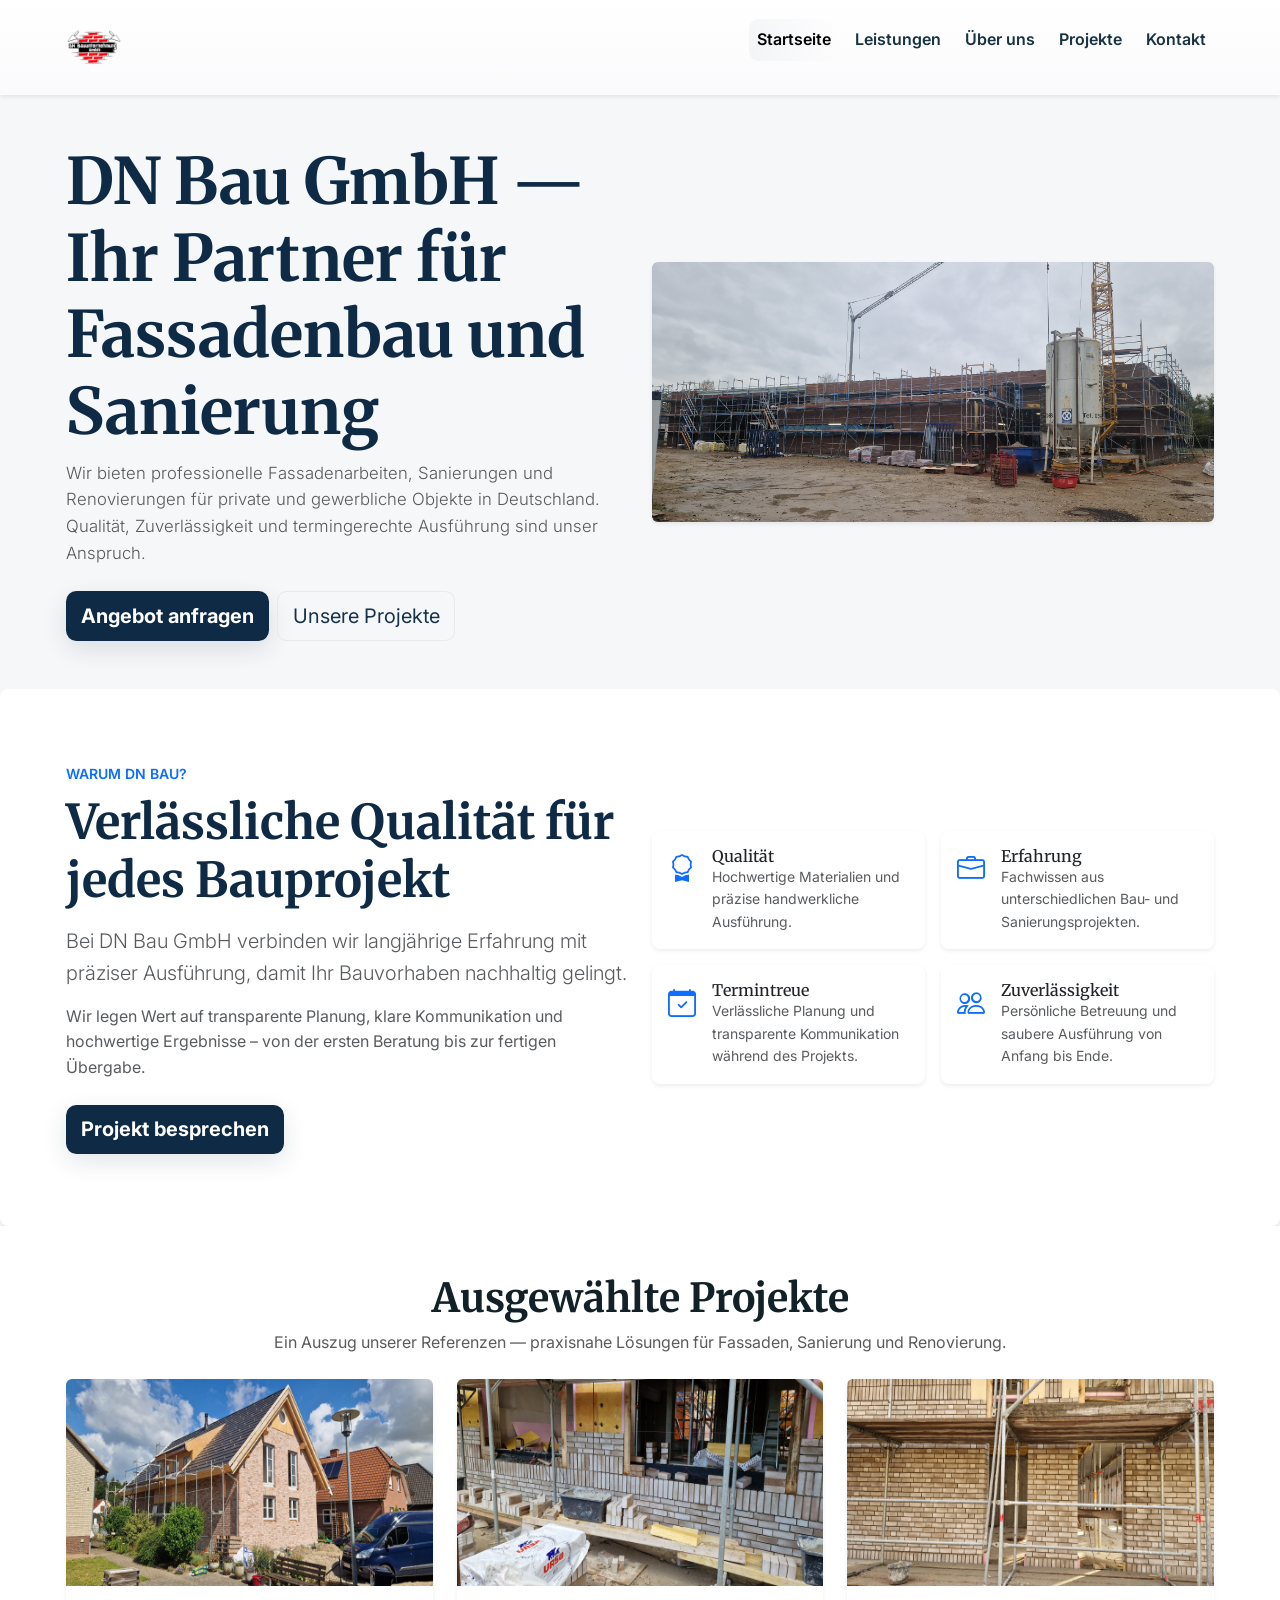
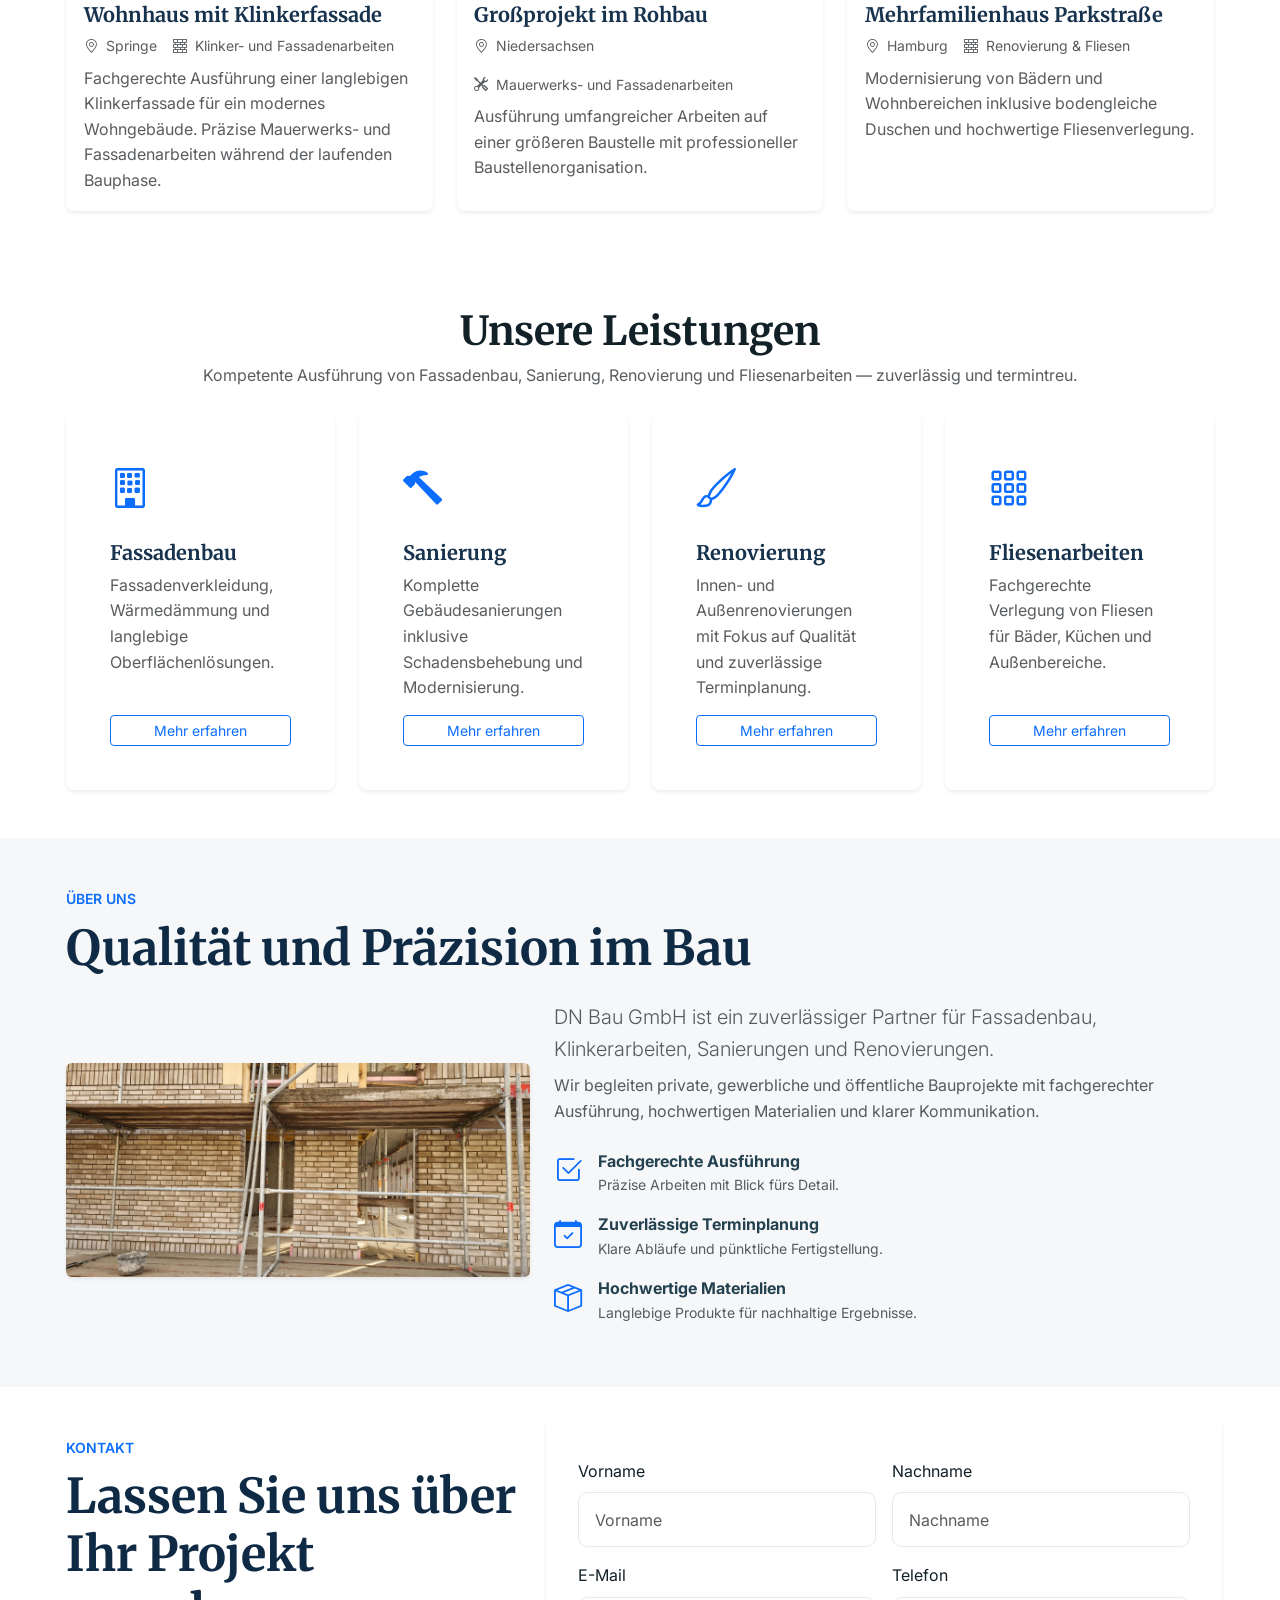
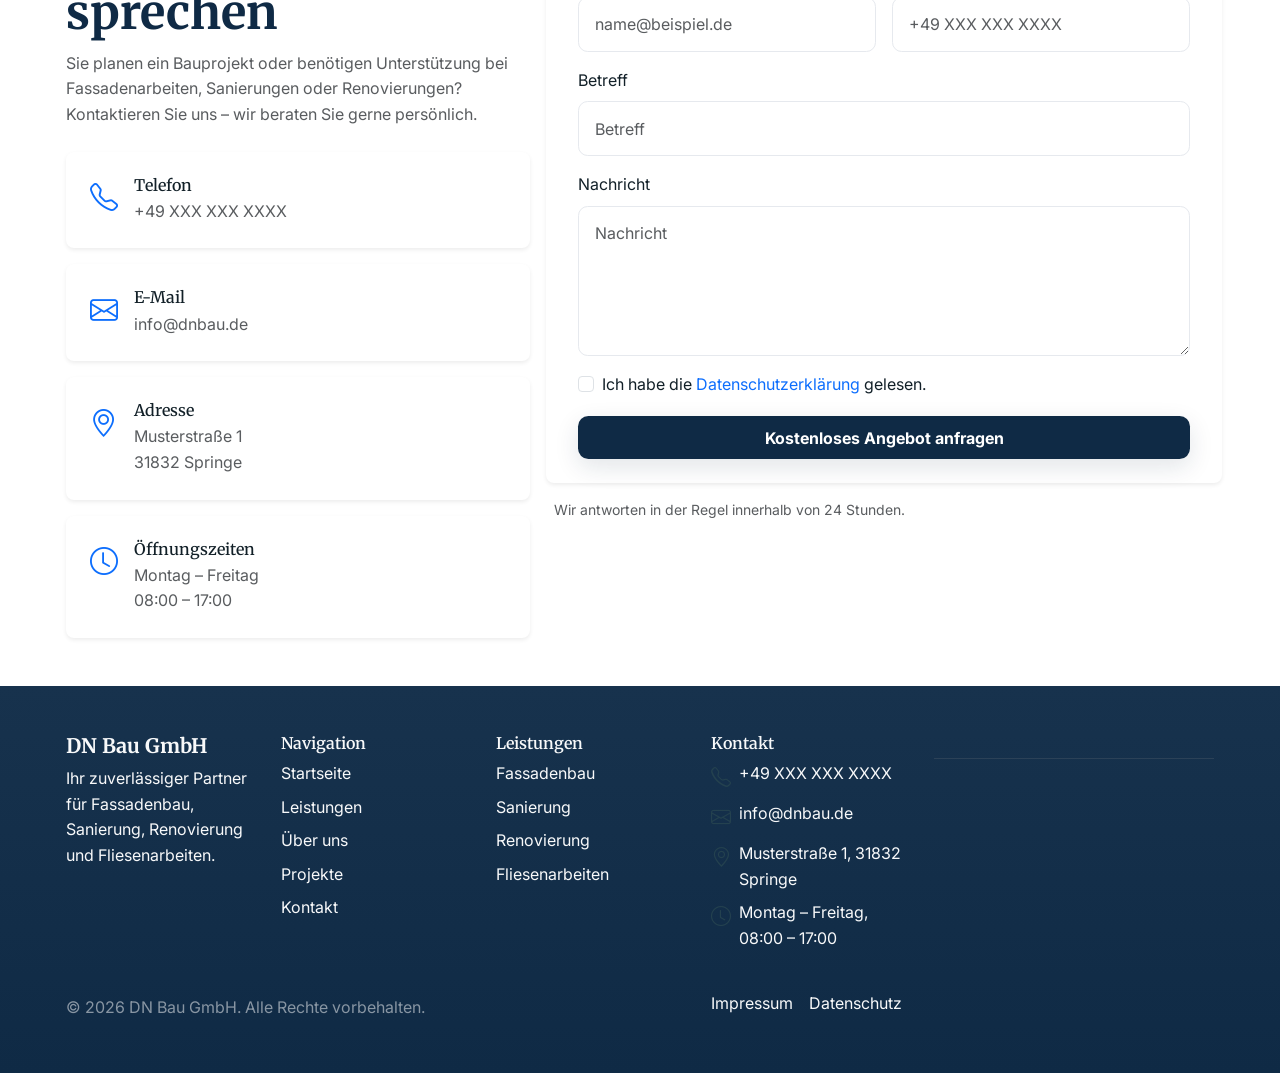
==== commit 58b59c78: "Enhance SEO and accessibility across multiple pages - Added Open Graph and Twitter meta tags for imp" ====
--- a/index.html
+++ b/index.html
@@ -10,6 +10,15 @@
     content="DN Bau GmbH bietet professionelle Fassadenarbeiten, Sanierungen, Renovierungen und Fliesenarbeiten."
   >
 
+  <!-- Open Graph / Twitter -->
+  <meta property="og:type" content="website">
+  <meta property="og:title" content="DN Bau GmbH — Fassadenbau & Sanierung">
+  <meta property="og:description" content="Professionelle Fassadenarbeiten, Sanierungen und Renovierungen.">
+  <meta property="og:image" content="https://example.com/img/cover/Dn_bauuntermehmung_cover.jpg">
+  <meta name="twitter:card" content="summary_large_image">
+  <meta name="twitter:title" content="DN Bau GmbH — Fassadenbau & Sanierung">
+  <meta name="twitter:description" content="Professionelle Fassadenarbeiten, Sanierungen und Renovierungen.">
+
   <link
     href="https://cdn.jsdelivr.net/npm/bootstrap@5.3.8/dist/css/bootstrap.min.css"
     rel="stylesheet"
@@ -20,6 +29,11 @@
   <link href="https://cdn.jsdelivr.net/npm/bootstrap-icons@1.11.3/font/bootstrap-icons.css" rel="stylesheet">
 
   <link rel="stylesheet" href="style.css">
+  <link rel="icon" href="img/logo/DNBauGmbHlogo.png">
+  <link rel="canonical" href="https://example.com/index.html">
+  <script type="application/ld+json">
+  {"@context":"https://schema.org","@type":"Organization","name":"DN Bau GmbH","url":"https://example.com","logo":"https://example.com/img/logo/DNBauGmbHlogo.png"}
+  </script>
 </head>
 
 <body>
@@ -28,7 +42,7 @@
     <nav class="navbar navbar-expand-lg bg-white shadow-sm">
       <div class="container">
         <a class="navbar-brand" href="index.html">
-          <img src="img/logo/DNBauGmbHlogo.png" alt="DN Bau GmbH" height="40" class="d-inline-block align-text-top">
+          <img src="img/logo/DNBauGmbHlogo.png" alt="DN Bau GmbH" height="40" class="d-inline-block align-text-top" decoding="async">
           <span class="visually-hidden">DN Bau GmbH</span>
         </a>
 
@@ -87,7 +101,7 @@
 
           <div class="col-md-6 mt-4 mt-md-0">
             <figure class="mb-0">
-              <img src="img/cover/Dn_bauuntermehmung_cover.jpg" alt="Bauarbeiter bei Fassadenarbeiten" class="img-fluid rounded shadow-sm" />
+              <img src="img/cover/Dn_bauuntermehmung_cover.jpg" alt="Bauarbeiter bei Fassadenarbeiten" class="img-fluid rounded shadow-sm" loading="lazy" decoding="async" srcset="img/cover/Dn_bauuntermehmung_cover.jpg 1x" sizes="(max-width: 768px) 100vw, 50vw" />
               <figcaption class="visually-hidden">Bauarbeiter führen Fassadenarbeiten aus</figcaption>
             </figure>
           </div>
--- a/style.css
+++ b/style.css
@@ -1,403 +1,155 @@
+/* Premium visual redesign stylesheet */
+@import url('https://fonts.googleapis.com/css2?family=Inter:wght@300;400;600;700;800&family=Merriweather:wght@400;700&display=swap');
+
 :root {
-  --brand-primary: #17324d;
-  --brand-primary-dark: #102337;
-  --brand-accent: #d97a1f;
-  --brand-accent-soft: #f9ecd9;
-  --text-dark: #222222;
-  --text-muted: #6b7280;
-  --surface: #f8f9fb;
-  --surface-alt: #ffffff;
-  --border: #dde3e8;
-  --border-radius: 1rem;
-  --shadow-soft: 0 0.75rem 1.75rem rgba(23, 34, 61, 0.08);
-  --shadow-strong: 0 1.25rem 2.5rem rgba(23, 34, 61, 0.12);
-  --transition-speed: 250ms;
-  --transition: color var(--transition-speed) ease,
-    background-color var(--transition-speed) ease,
-    border-color var(--transition-speed) ease,
-    box-shadow var(--transition-speed) ease,
-    transform var(--transition-speed) ease;
+  --brand-primary: #0f2a45; /* deep navy */
+  --brand-primary-2: #17324d;
+  --brand-accent: #d97a1f; /* warm orange */
+  --brand-accent-2: #f2b075;
+  --muted: #6b7280;
+  --bg: #f6f7f9;
+  --card: #ffffff;
+  --border: #e6e9ee;
+  --radius-lg: 1.25rem;
+  --radius: 0.75rem;
+  --shadow-sm: 0 6px 18px rgba(15,42,69,0.06);
+  --shadow-md: 0 18px 40px rgba(15,42,69,0.09);
+  --ease: cubic-bezier(.2,.9,.2,1);
 }
 
 html {
+  box-sizing: border-box;
+  -webkit-font-smoothing: antialiased;
+  -moz-osx-font-smoothing: grayscale;
   scroll-behavior: smooth;
-  scroll-padding-top: 90px;
 }
 
-body {
-  margin: 0;
-  overflow-x: hidden;
-  min-height: 100vh;
-  font-family: "Inter", Arial, sans-serif;
-  color: var(--text-dark);
-  background-color: var(--surface);
-  line-height: 1.65;
-  font-size: 1rem;
+*,*::before,*::after{box-sizing:inherit}
+
+body{
+  margin:0;
+  font-family:Inter,system-ui,-apple-system,Segoe UI,Roboto,'Helvetica Neue',Arial;
+  color: #122028;
+  background: var(--bg);
+  line-height:1.6;
+  -webkit-font-smoothing:antialiased;
 }
 
-img,
-svg {
-  display: block;
-  max-width: 100%;
-  height: auto;
+/* Container */
+.container{max-width:1180px;margin:0 auto;padding:0 1rem}
+
+/* Headings */
+h1,h2,h3,h4{font-family:Merriweather,serif;color:var(--brand-primary);margin:0 0 .6rem}
+h1{font-size:clamp(2.2rem,4.5vw,3.6rem);line-height:1.03}
+h2{font-size:clamp(1.6rem,3vw,2.6rem)}
+h3{font-size:clamp(1.15rem,2.2vw,1.6rem)}
+
+p,ul,ol,li{color:#24414f;margin:0 0 .9rem}
+small{color:var(--muted)}
+
+/* Links */
+a{color:var(--brand-primary-2);text-decoration:none;transition:all .22s var(--ease)}
+a:hover{color:var(--brand-accent)}
+
+/* NAVBAR - premium, spacious */
+.navbar{position:sticky;top:0;z-index:1200;background:linear-gradient(180deg, rgba(255,255,255,0.9), rgba(250,250,252,0.95));backdrop-filter:saturate(120%) blur(6px);box-shadow:var(--shadow-sm);padding:.9rem 0}
+.navbar .container{display:flex;align-items:center;gap:1rem}
+.navbar-brand{display:flex;align-items:center;gap:.75rem;font-weight:700;color:var(--brand-primary)}
+.navbar-brand img{height:56px;width:auto;display:block;border-radius:.35rem}
+.navbar-nav{display:flex;align-items:center;gap:.5rem;margin-left:auto}
+.nav-link{padding:.5rem .8rem;color:#163243;font-weight:600;border-radius:.6rem}
+.nav-link:hover{background:rgba(23,50,77,0.04);color:var(--brand-primary-2)}
+.nav-link.active{color:var(--brand-primary);background:linear-gradient(90deg, rgba(23,50,77,0.04), transparent)}
+.nav-cta{margin-left:1rem}
+.btn-cta{background:var(--brand-primary);color:#fff;padding:.6rem .95rem;border-radius:.65rem;font-weight:700;box-shadow:0 8px 24px rgba(15,42,69,0.12);border:0}
+.btn-cta.secondary{background:transparent;color:var(--brand-primary);border:1px solid var(--border)}
+
+/* HERO */
+.hero{padding:4.5rem 0 6rem}
+.hero .row{align-items:center}
+.hero h1{font-size:clamp(2.4rem,5vw,4rem);margin-bottom:.6rem}
+.hero .lead{font-size:1.05rem;color:#536b73;max-width:48rem}
+.hero .cta-group{display:flex;gap:.75rem;margin-top:1.25rem}
+.hero .figure-wrap{display:block}
+.hero img{border-radius:1rem;box-shadow:var(--shadow-md);height:100%;object-fit:cover}
+
+/* SERVICES & CARDS */
+.cards-grid{display:grid;grid-template-columns:repeat(3,1fr);gap:1.25rem}
+.service-card{background:var(--card);padding:1.25rem;border-radius:var(--radius-lg);box-shadow:var(--shadow-sm);border:1px solid var(--border);display:flex;flex-direction:column;gap:.75rem;transition:transform .28s var(--ease),box-shadow .28s var(--ease)}
+.service-card:hover{transform:translateY(-6px);box-shadow:var(--shadow-md)}
+.service-card .icon{width:56px;height:56px;border-radius:.85rem;background:linear-gradient(180deg, rgba(217,122,31,0.12), rgba(217,122,31,0.04));display:flex;align-items:center;justify-content:center;color:var(--brand-accent);font-size:1.35rem}
+.service-card h3{margin:.25rem 0 .5rem}
+.service-card p{color:#4b6166}
+.service-card .more{margin-top:auto;color:var(--brand-primary-2);font-weight:700}
+
+/* PROJECT CARDS */
+.project-card{border-radius:1rem;overflow:hidden;background:var(--card);box-shadow:var(--shadow-sm);transition:transform .28s var(--ease)}
+.project-card img{display:block;width:100%;height:220px;object-fit:cover}
+.project-card .card-body{padding:1rem}
+.project-card h5{margin:0 0 .5rem}
+.project-card p{color:#476065;font-size:.95rem}
+.project-card:hover{transform:translateY(-6px);box-shadow:var(--shadow-md)}
+
+/* FORMS */
+.form-card{background:var(--card);padding:1.25rem;border-radius:var(--radius-lg);box-shadow:var(--shadow-sm);border:1px solid var(--border)}
+.form-control{border-radius:.6rem;border:1px solid var(--border);padding:.9rem 1rem}
+.form-control:focus{outline:0;box-shadow:0 6px 18px rgba(23,50,77,0.06);border-color:var(--brand-primary-2)}
+
+/* FOOTER */
+footer{background:linear-gradient(180deg,var(--brand-primary-2),var(--brand-primary));color:#fff;padding:3.5rem 0}
+footer .container{display:grid;grid-template-columns:1fr 280px;gap:2rem;align-items:start}
+footer h3{color:#fff;margin:0 0 .5rem}
+footer p,footer a{color:rgba(255,255,255,0.92)}
+footer .links{display:flex;gap:1.25rem}
+footer .small-note{margin-top:1rem;color:rgba(255,255,255,0.7);font-size:.9rem}
+
+/* Utilities */
+.muted{color:#6c7a80}
+.divider{height:1px;background:var(--border);margin:1.25rem 0;border-radius:2rem}
+
+/* Responsive adjustments */
+@media (max-width: 991.98px){
+  .cards-grid{grid-template-columns:repeat(2,1fr)}
+  footer .container{grid-template-columns:1fr}
 }
 
-a {
-  color: var(--brand-primary);
-  text-decoration: none;
-  transition: color var(--transition-speed) ease,
-    text-decoration-color var(--transition-speed) ease;
+@media (max-width: 767.98px){
+  .hero{padding:3rem 0}
+  .hero h1{font-size:clamp(1.8rem,7vw,2.6rem)}
+  .cards-grid{grid-template-columns:1fr}
+  .project-card img{height:160px}
+  .navbar{padding:.6rem 0}
+  .navbar-brand img{height:48px}
+  .btn-cta{width:100%;display:block}
+  .btn-primary{width:100%;display:block}
+  .navbar-toggler{margin-left:auto}
 }
 
-a:hover,
-a:focus {
-  color: var(--brand-accent);
-  text-decoration: underline;
+/* small screens: stacked header spacing */
+@media (max-width: 420px){
+  .hero .lead{font-size:.98rem}
 }
 
-::selection {
-  background-color: rgba(217, 122, 31, 0.18);
-  color: var(--text-dark);
-}
+/* Ensure existing Bootstrap card markup adopts premium styles */
+.card.h-100.border-0.shadow-sm.rounded-3,
+.card.h-100.shadow-sm,
+.card.h-100.border-0.shadow-sm.rounded-3.p-3,
+.card{border-radius:var(--radius-lg);background:var(--card);border:1px solid var(--border);box-shadow:var(--shadow-sm)}
+.card .card-body{padding:1.1rem}
+.card .card-title{font-weight:700;color:var(--brand-primary-2)}
 
-/* Typography */
-h1,
-h2,
-h3,
-h4,
-h5,
-h6 {
-  margin: 0 0 1rem;
-  color: var(--text-dark);
-  font-weight: 600;
-  letter-spacing: -0.02em;
-}
+/* ensure bootstrap card images crop consistently */
+.card .card-img-top{height:220px;object-fit:cover;border-bottom-left-radius:0;border-bottom-right-radius:0}
 
-h1 {
-  font-size: clamp(2.4rem, 4vw, 3.8rem);
-  line-height: 1.05;
-}
+/* Primary buttons match the new CTA style */
+.btn-primary{background:var(--brand-primary);border:0;color:#fff;padding:.6rem .95rem;border-radius:.65rem;font-weight:700;box-shadow:0 8px 24px rgba(15,42,69,0.12)}
+.btn-primary:hover{transform:translateY(-3px);box-shadow:var(--shadow-md)}
+.btn-outline-secondary{background:transparent;border:1px solid var(--border);color:var(--brand-primary-2);padding:.55rem .9rem;border-radius:.6rem}
 
-h2 {
-  font-size: clamp(2rem, 3vw, 3rem);
-  line-height: 1.08;
-}
+/* make small lists and footers tidy */
+.list-unstyled li{margin-bottom:.5rem}
 
-h3 {
-  font-size: clamp(1.35rem, 2.2vw, 1.75rem);
-  line-height: 1.2;
-}
 
-p,
-li,
-label,
-small {
-  color: var(--text-dark);
-}
-
-small.text-uppercase,
-.section-label,
-header small.text-uppercase {
-  display: inline-block;
-  font-size: 0.75rem;
-  letter-spacing: 0.18em;
-  text-transform: uppercase;
-  color: var(--brand-accent-dark);
-}
-
-/* Layout */
-section {
-  padding: 4.5rem 0;
-}
-
-section.bg-white {
-  background-color: var(--surface-alt);
-}
-
-.hero {
-  padding-top: 5rem;
-  padding-bottom: 5rem;
-}
-
-.container {
-  max-width: 1140px;
-}
-
-/* Navbar */
-.navbar {
-  position: sticky;
-  top: 0;
-  z-index: 1030;
-  background-color: var(--surface-alt);
-  box-shadow: var(--shadow-soft);
-  transition: box-shadow var(--transition-speed) ease;
-}
-
-.navbar-brand {
-  color: var(--brand-primary);
-  font-size: 1.35rem;
-  letter-spacing: 0.02em;
-}
-
-.navbar-brand:hover,
-.navbar-brand:focus {
-  color: var(--brand-primary-dark);
-}
-
-/* Logo sizing and navbar mobile behavior */
-.navbar-brand img {
-  display: inline-block;
-  width: auto;
-  max-height: 80px;
-  height: auto;
-  margin-right: 0.5rem;
-  vertical-align: middle;
-}
-
-.navbar-toggler {
-  border: none;
-}
-
-/* Ensure collapsed menu is readable on mobile */
-.navbar-collapse {
-  background-color: var(--surface-alt);
-}
-
-@media (max-width: 575.98px) {
-  .navbar-brand img {
-    max-height: 64px;
-  }
-  .navbar-collapse {
-    padding: 0.75rem 1rem;
-  }
-}
-
-.navbar-nav .nav-link {
-  color: var(--text-dark);
-  font-weight: 500;
-  padding: 0.65rem 0.75rem;
-  transition: color var(--transition-speed) ease,
-    background-color var(--transition-speed) ease;
-}
-
-.navbar-nav .nav-link:hover,
-.navbar-nav .nav-link:focus {
-  color: var(--brand-primary);
-}
-
-.navbar-nav .nav-link.active,
-.navbar-nav .nav-link[aria-current="page"] {
-  color: var(--brand-primary);
-  font-weight: 700;
-}
-
-/* Hero */
-.hero h1 {
-  margin-bottom: 1rem;
-}
-
-.hero .lead {
-  color: var(--text-muted);
-  max-width: 38rem;
-}
-
-.hero figure {
-  margin-bottom: 0;
-}
-
-.hero img {
-  width: 100%;
-  border-radius: 1.5rem;
-  box-shadow: var(--shadow-strong);
-  object-fit: cover;
-}
-
-/* Buttons */
-.btn {
-  font-weight: 600;
-  border-radius: 0.85rem;
-  transition: var(--transition);
-}
-
-.btn-primary {
-  background-color: var(--brand-primary);
-  border-color: var(--brand-primary);
-  color: var(--surface-alt);
-}
-
-.btn-primary:hover,
-.btn-primary:focus {
-  background-color: var(--brand-primary-dark);
-  border-color: var(--brand-primary-dark);
-  transform: translateY(-1px);
-  box-shadow: 0 0.75rem 1.5rem rgba(16, 35, 55, 0.14);
-}
-
-.btn-outline-secondary {
-  color: var(--text-dark);
-  border-color: var(--border);
-  background-color: transparent;
-}
-
-.btn-outline-secondary:hover,
-.btn-outline-secondary:focus {
-  background-color: rgba(23, 50, 77, 0.06);
-  border-color: var(--brand-primary);
-  color: var(--brand-primary-dark);
-}
-
-/* Focus */
-:focus-visible {
-  outline: 3px solid rgba(217, 122, 31, 0.35);
-  outline-offset: 3px;
-}
-
-/* Cards */
-.card.h-100.border-0.shadow-sm.rounded-3,
-.service-card,
-.why-card {
-  border: 1px solid var(--border);
-  border-radius: var(--border-radius);
-  background-color: var(--surface-alt);
-  box-shadow: var(--shadow-soft);
-  transition: transform var(--transition-speed) ease,
-    box-shadow var(--transition-speed) ease;
-}
-
-.card.h-100.border-0.shadow-sm.rounded-3:hover,
-.service-card:hover,
-.why-card:hover {
-  transform: translateY(-4px);
-  box-shadow: var(--shadow-strong);
-}
-
-.service-card .bi,
-.why-card .bi,
-.card.h-100.border-0.shadow-sm.rounded-3 .bi {
-  display: inline-block;
-  transition: transform var(--transition-speed) ease;
-}
-
-.service-card:hover .bi,
-.why-card:hover .bi,
-.card.h-100.border-0.shadow-sm.rounded-3:hover .bi {
-  transform: scale(1.04);
-}
-
-.ratio img {
-  border-radius: 0.85rem 0.85rem 0 0;
-  object-fit: cover;
-}
-
-.card-body {
-  padding: 1.5rem;
-}
-
-.card-title {
-  margin-bottom: 0.75rem;
-}
-
-/* Forms */
-.form-control {
-  border-radius: 0.85rem;
-  border: 1px solid var(--border);
-  padding: 0.9rem 1rem;
-  transition: border-color var(--transition-speed) ease,
-    box-shadow var(--transition-speed) ease;
-}
-
-.form-control:focus {
-  border-color: var(--brand-primary);
-  box-shadow: 0 0 0 0.2rem rgba(23, 50, 77, 0.14);
-}
-
-textarea.form-control {
-  min-height: 180px;
-  resize: vertical;
-}
-
-.form-check-input {
-  width: 1.25rem;
-  height: 1.25rem;
-  border-radius: 0.35rem;
-  border-color: var(--border);
-  transition: border-color var(--transition-speed) ease,
-    box-shadow var(--transition-speed) ease;
-}
-
-.form-check-input:focus-visible {
-  border-color: var(--brand-primary);
-  box-shadow: 0 0 0 0.18rem rgba(23, 50, 77, 0.18);
-}
-
-.form-check-label a {
-  color: var(--brand-primary);
-}
-
-.form-check-label a:hover,
-.form-check-label a:focus {
-  color: var(--brand-primary-dark);
-  text-decoration: underline;
-}
-
-/* Footer */
-footer {
-  background-color: var(--brand-primary-dark);
-  color: rgba(255, 255, 255, 0.9);
-}
-
-footer a {
-  color: rgba(255, 255, 255, 0.9);
-  text-decoration: none;
-}
-
-footer a:hover,
-footer a:focus {
-  color: var(--brand-accent);
-  text-decoration: underline;
-}
-
-footer h2,
-footer h3 {
-  color: #ffffff;
-}
-
-/* Utilities */
-.text-soft {
-  color: var(--text-muted);
-}
-
-/* Responsive */
-@media (max-width: 1200px) {
-  .container {
-    padding-left: 1rem;
-    padding-right: 1rem;
-  }
-}
-
-@media (max-width: 991.98px) {
-  .navbar-nav .nav-link {
-    padding: 0.5rem 0.5rem;
-  }
-}
-
-@media (max-width: 767.98px) {
-  section {
-    padding: 3rem 0;
-  }
-
-  .hero {
-    padding-top: 3rem;
-    padding-bottom: 3rem;
-  }
-
-  .hero h1 {
-    font-size: clamp(2.2rem, 8vw, 2.8rem);
-  }
-
-  .btn {
-    width: 100%;
-  }
 
   .btn.w-sm-auto {
     width: auto;
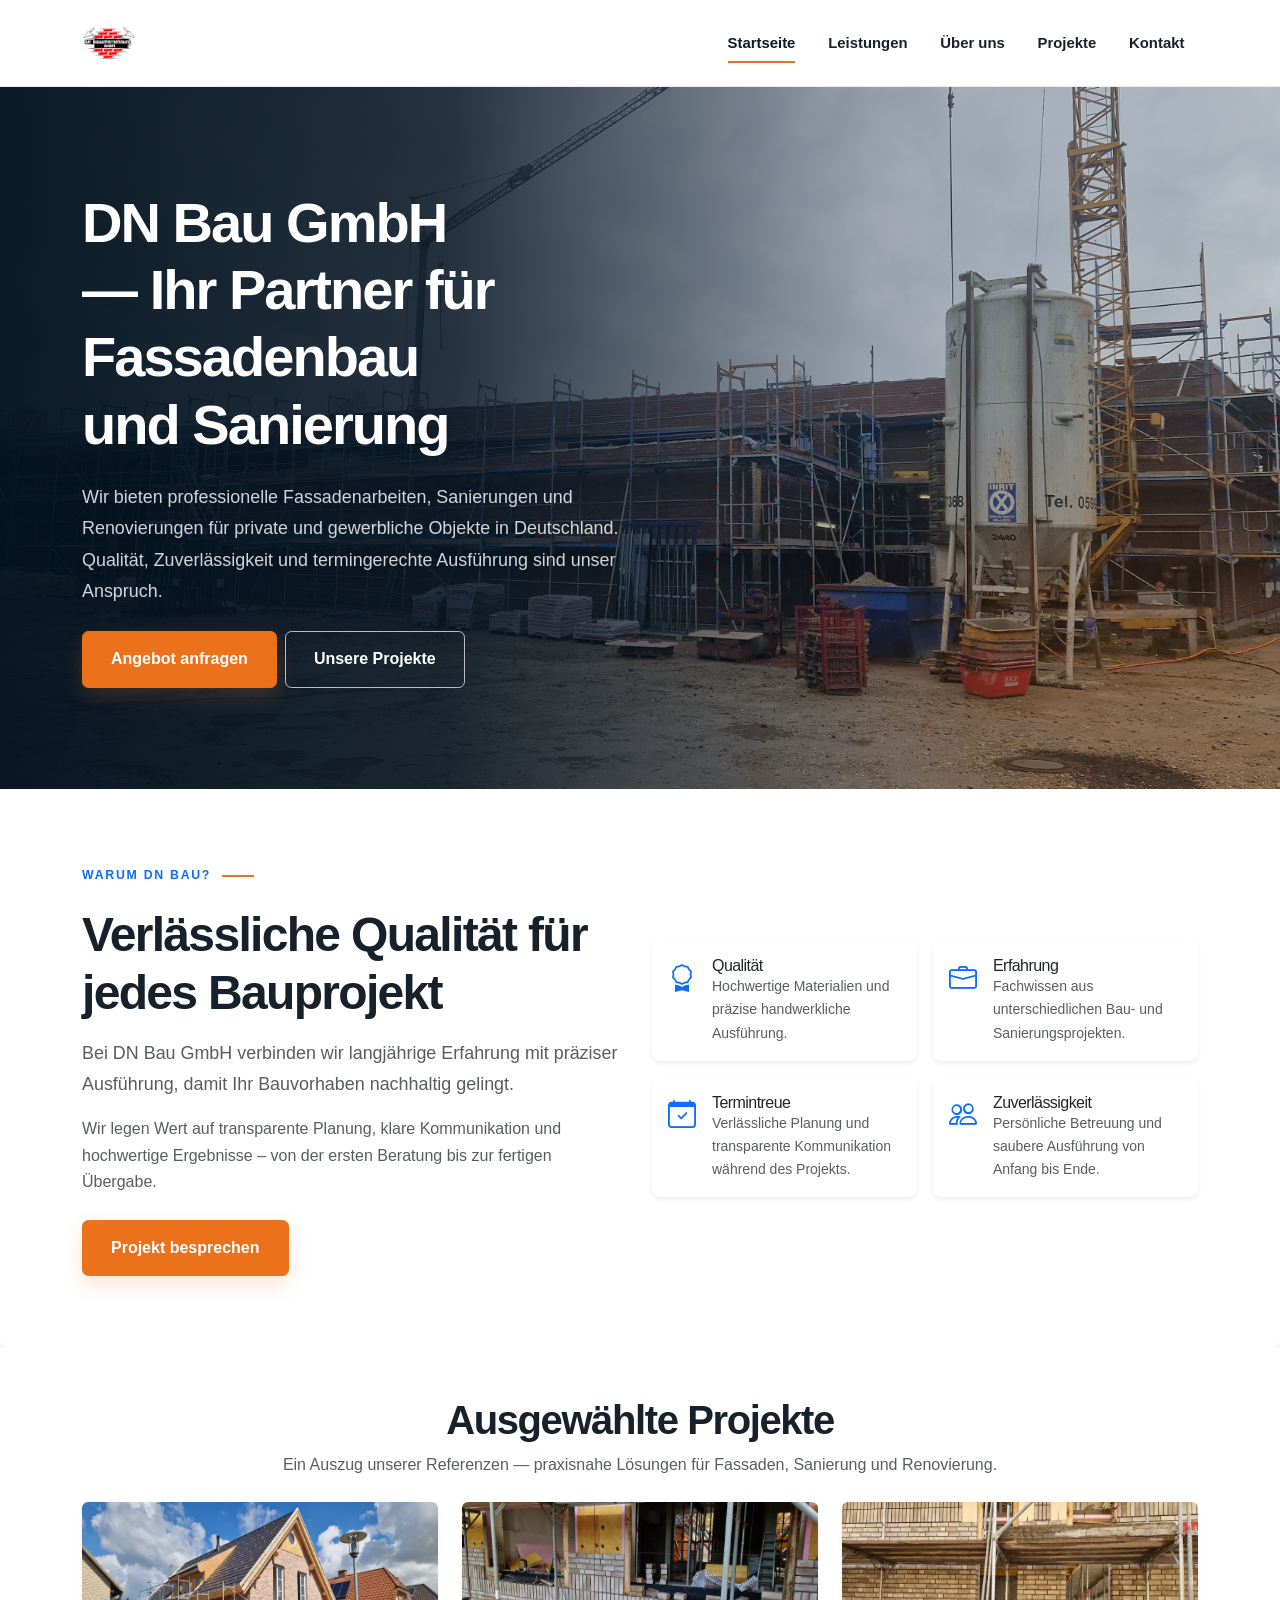
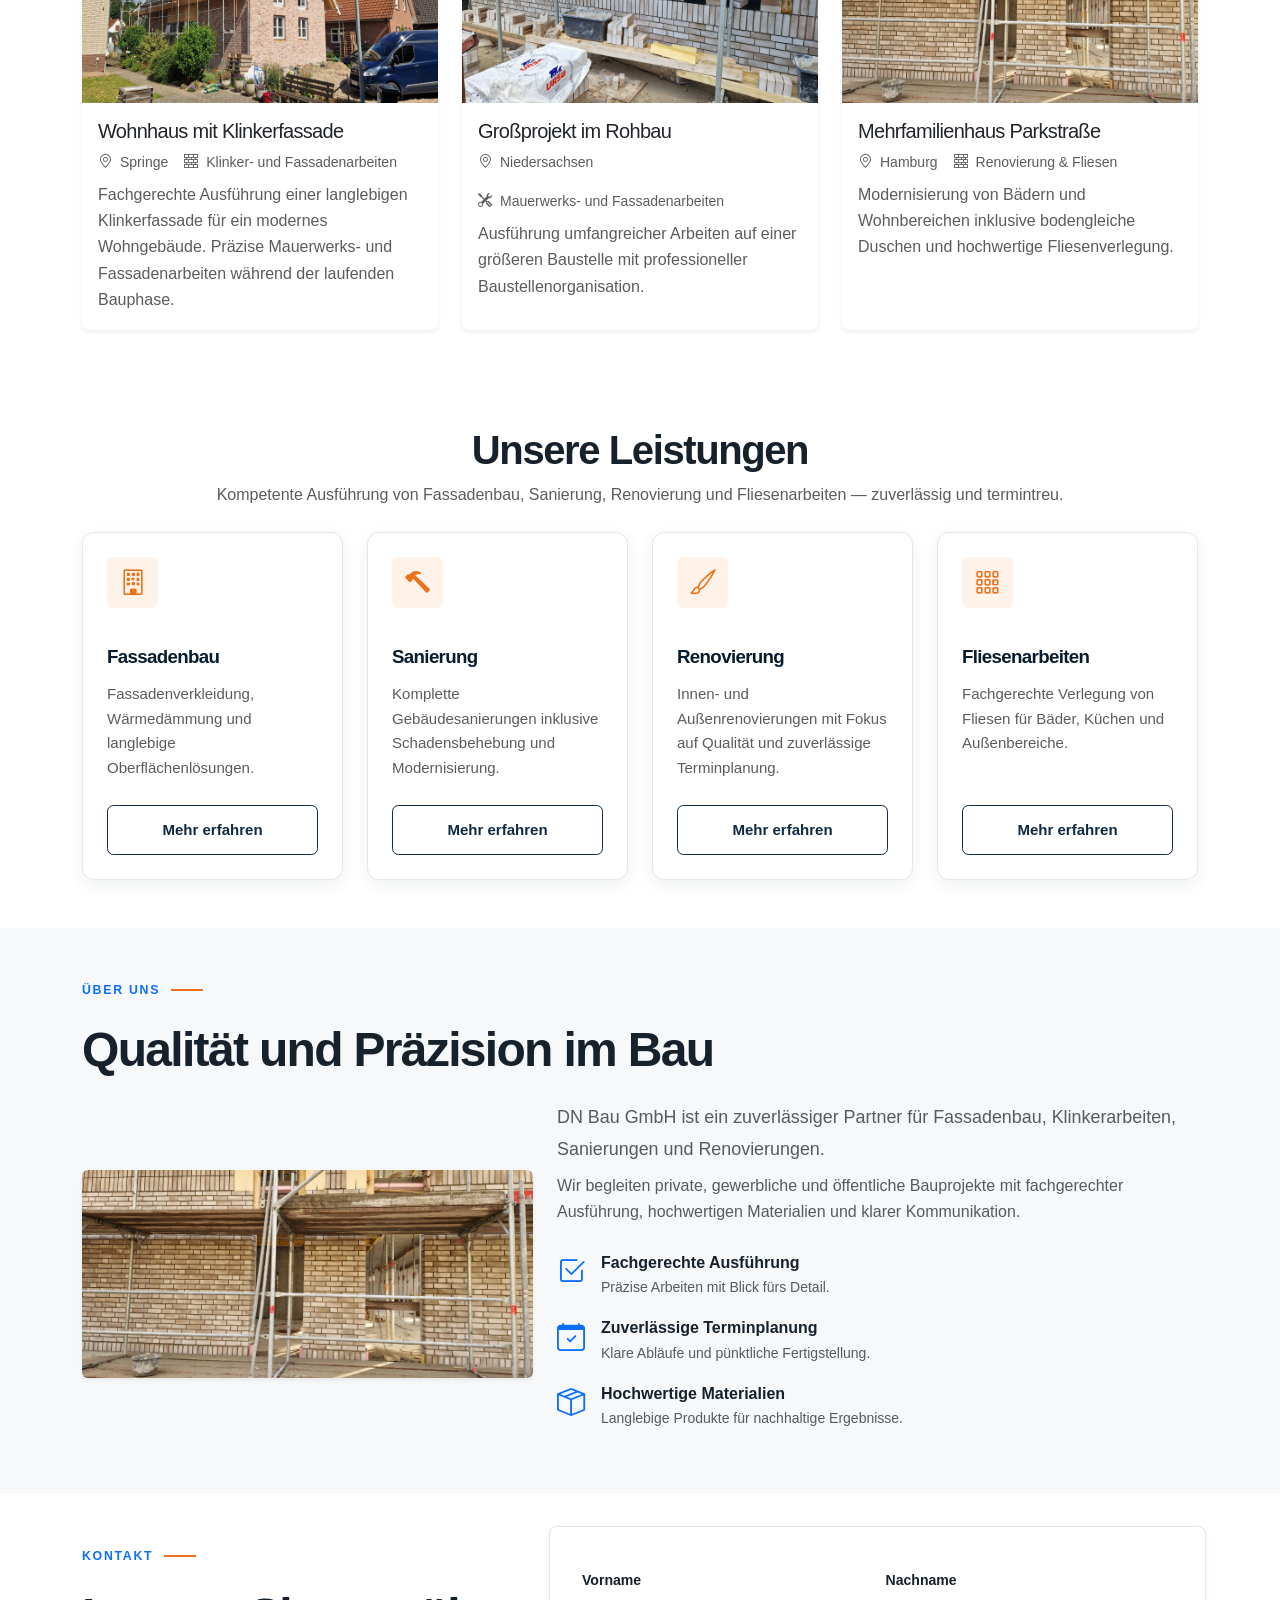
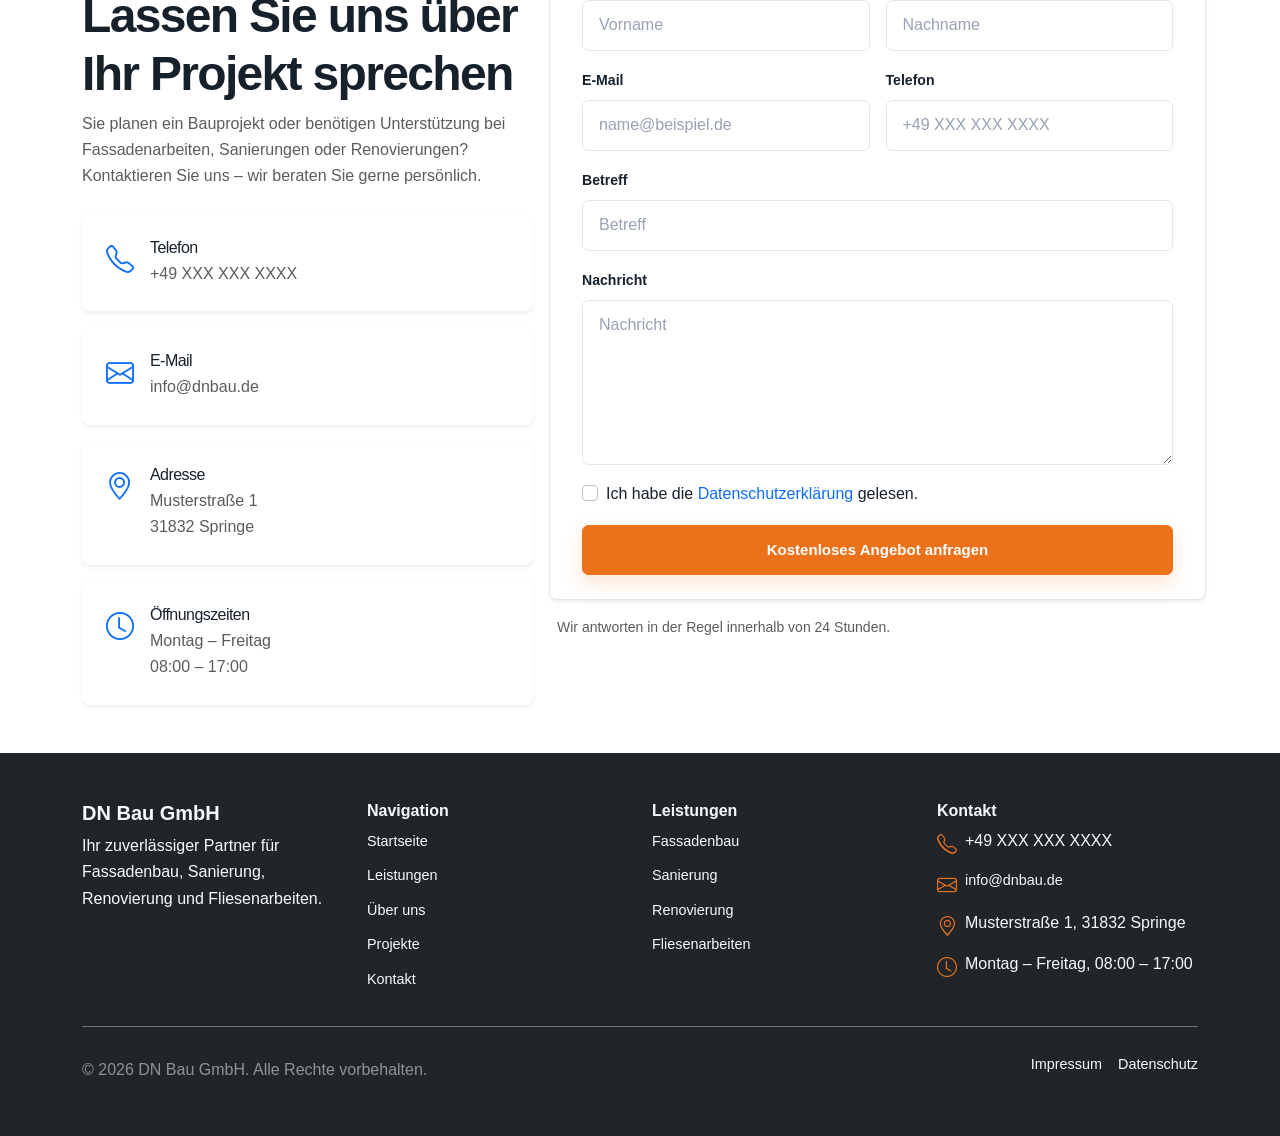
==== commit 6477e93c: "cover background edited" ====
--- a/index.html
+++ b/index.html
@@ -101,7 +101,6 @@
 
           <div class="col-md-6 mt-4 mt-md-0">
             <figure class="mb-0">
-              <img src="img/cover/Dn_bauuntermehmung_cover.jpg" alt="Bauarbeiter bei Fassadenarbeiten" class="img-fluid rounded shadow-sm" loading="lazy" decoding="async" srcset="img/cover/Dn_bauuntermehmung_cover.jpg 1x" sizes="(max-width: 768px) 100vw, 50vw" />
               <figcaption class="visually-hidden">Bauarbeiter führen Fassadenarbeiten aus</figcaption>
             </figure>
           </div>
--- a/style.css
+++ b/style.css
@@ -1,190 +1,1654 @@
-/* Premium visual redesign stylesheet */
-@import url('https://fonts.googleapis.com/css2?family=Inter:wght@300;400;600;700;800&family=Merriweather:wght@400;700&display=swap');
+/* =========================================================
+   DN BAU GMBH — MAIN STYLESHEET
+   ========================================================= */
+
+/* =========================================================
+   1. DESIGN TOKENS
+   ========================================================= */
 
 :root {
-  --brand-primary: #0f2a45; /* deep navy */
-  --brand-primary-2: #17324d;
-  --brand-accent: #d97a1f; /* warm orange */
-  --brand-accent-2: #f2b075;
-  --muted: #6b7280;
-  --bg: #f6f7f9;
-  --card: #ffffff;
-  --border: #e6e9ee;
-  --radius-lg: 1.25rem;
-  --radius: 0.75rem;
-  --shadow-sm: 0 6px 18px rgba(15,42,69,0.06);
-  --shadow-md: 0 18px 40px rgba(15,42,69,0.09);
-  --ease: cubic-bezier(.2,.9,.2,1);
-}
+  --brand-primary: #102a43;
+  --brand-primary-dark: #071b2d;
+  --brand-primary-light: #173f61;
+
+  --brand-accent: #eb721b;
+  --brand-accent-dark: #ca570d;
+  --brand-accent-soft: #fff2e8;
+
+  --text-dark: #17212b;
+  --text-body: #475467;
+  --text-muted: #667085;
+
+  --surface-white: #ffffff;
+  --surface-light: #f6f8fa;
+  --surface-soft: #eef3f7;
+  --border-color: #e1e7ec;
+
+  --success: #198754;
+  --error: #dc3545;
+
+  --radius-sm: 0.4rem;
+  --radius-md: 0.75rem;
+  --radius-lg: 1.15rem;
+
+  --shadow-sm:
+    0 0.3rem 1rem rgba(15, 42, 67, 0.07);
+
+  --shadow-md:
+    0 0.8rem 2rem rgba(15, 42, 67, 0.11);
+
+  --shadow-lg:
+    0 1.5rem 3.5rem rgba(7, 27, 45, 0.18);
+
+  --transition-fast: 150ms;
+  --transition-base: 250ms;
+  --transition-slow: 400ms;
+
+  --container-width: 1200px;
+  --navbar-height: 78px;
+}
+
+/* =========================================================
+   2. RESET AND BASE
+   ========================================================= */
 
 html {
-  box-sizing: border-box;
+  scroll-behavior: smooth;
+  scroll-padding-top: calc(var(--navbar-height) + 1rem);
+}
+
+body {
+  margin: 0;
+  overflow-x: hidden;
+  background-color: var(--surface-white);
+  color: var(--text-dark);
+  font-family:
+    Inter,
+    "Segoe UI",
+    Roboto,
+    Helvetica,
+    Arial,
+    sans-serif;
+  font-size: 1rem;
+  line-height: 1.65;
   -webkit-font-smoothing: antialiased;
-  -moz-osx-font-smoothing: grayscale;
-  scroll-behavior: smooth;
-}
-
-*,*::before,*::after{box-sizing:inherit}
-
-body{
-  margin:0;
-  font-family:Inter,system-ui,-apple-system,Segoe UI,Roboto,'Helvetica Neue',Arial;
-  color: #122028;
-  background: var(--bg);
-  line-height:1.6;
-  -webkit-font-smoothing:antialiased;
-}
-
-/* Container */
-.container{max-width:1180px;margin:0 auto;padding:0 1rem}
-
-/* Headings */
-h1,h2,h3,h4{font-family:Merriweather,serif;color:var(--brand-primary);margin:0 0 .6rem}
-h1{font-size:clamp(2.2rem,4.5vw,3.6rem);line-height:1.03}
-h2{font-size:clamp(1.6rem,3vw,2.6rem)}
-h3{font-size:clamp(1.15rem,2.2vw,1.6rem)}
-
-p,ul,ol,li{color:#24414f;margin:0 0 .9rem}
-small{color:var(--muted)}
-
-/* Links */
-a{color:var(--brand-primary-2);text-decoration:none;transition:all .22s var(--ease)}
-a:hover{color:var(--brand-accent)}
-
-/* NAVBAR - premium, spacious */
-.navbar{position:sticky;top:0;z-index:1200;background:linear-gradient(180deg, rgba(255,255,255,0.9), rgba(250,250,252,0.95));backdrop-filter:saturate(120%) blur(6px);box-shadow:var(--shadow-sm);padding:.9rem 0}
-.navbar .container{display:flex;align-items:center;gap:1rem}
-.navbar-brand{display:flex;align-items:center;gap:.75rem;font-weight:700;color:var(--brand-primary)}
-.navbar-brand img{height:56px;width:auto;display:block;border-radius:.35rem}
-.navbar-nav{display:flex;align-items:center;gap:.5rem;margin-left:auto}
-.nav-link{padding:.5rem .8rem;color:#163243;font-weight:600;border-radius:.6rem}
-.nav-link:hover{background:rgba(23,50,77,0.04);color:var(--brand-primary-2)}
-.nav-link.active{color:var(--brand-primary);background:linear-gradient(90deg, rgba(23,50,77,0.04), transparent)}
-.nav-cta{margin-left:1rem}
-.btn-cta{background:var(--brand-primary);color:#fff;padding:.6rem .95rem;border-radius:.65rem;font-weight:700;box-shadow:0 8px 24px rgba(15,42,69,0.12);border:0}
-.btn-cta.secondary{background:transparent;color:var(--brand-primary);border:1px solid var(--border)}
-
-/* HERO */
-.hero{padding:4.5rem 0 6rem}
-.hero .row{align-items:center}
-.hero h1{font-size:clamp(2.4rem,5vw,4rem);margin-bottom:.6rem}
-.hero .lead{font-size:1.05rem;color:#536b73;max-width:48rem}
-.hero .cta-group{display:flex;gap:.75rem;margin-top:1.25rem}
-.hero .figure-wrap{display:block}
-.hero img{border-radius:1rem;box-shadow:var(--shadow-md);height:100%;object-fit:cover}
-
-/* SERVICES & CARDS */
-.cards-grid{display:grid;grid-template-columns:repeat(3,1fr);gap:1.25rem}
-.service-card{background:var(--card);padding:1.25rem;border-radius:var(--radius-lg);box-shadow:var(--shadow-sm);border:1px solid var(--border);display:flex;flex-direction:column;gap:.75rem;transition:transform .28s var(--ease),box-shadow .28s var(--ease)}
-.service-card:hover{transform:translateY(-6px);box-shadow:var(--shadow-md)}
-.service-card .icon{width:56px;height:56px;border-radius:.85rem;background:linear-gradient(180deg, rgba(217,122,31,0.12), rgba(217,122,31,0.04));display:flex;align-items:center;justify-content:center;color:var(--brand-accent);font-size:1.35rem}
-.service-card h3{margin:.25rem 0 .5rem}
-.service-card p{color:#4b6166}
-.service-card .more{margin-top:auto;color:var(--brand-primary-2);font-weight:700}
-
-/* PROJECT CARDS */
-.project-card{border-radius:1rem;overflow:hidden;background:var(--card);box-shadow:var(--shadow-sm);transition:transform .28s var(--ease)}
-.project-card img{display:block;width:100%;height:220px;object-fit:cover}
-.project-card .card-body{padding:1rem}
-.project-card h5{margin:0 0 .5rem}
-.project-card p{color:#476065;font-size:.95rem}
-.project-card:hover{transform:translateY(-6px);box-shadow:var(--shadow-md)}
-
-/* FORMS */
-.form-card{background:var(--card);padding:1.25rem;border-radius:var(--radius-lg);box-shadow:var(--shadow-sm);border:1px solid var(--border)}
-.form-control{border-radius:.6rem;border:1px solid var(--border);padding:.9rem 1rem}
-.form-control:focus{outline:0;box-shadow:0 6px 18px rgba(23,50,77,0.06);border-color:var(--brand-primary-2)}
-
-/* FOOTER */
-footer{background:linear-gradient(180deg,var(--brand-primary-2),var(--brand-primary));color:#fff;padding:3.5rem 0}
-footer .container{display:grid;grid-template-columns:1fr 280px;gap:2rem;align-items:start}
-footer h3{color:#fff;margin:0 0 .5rem}
-footer p,footer a{color:rgba(255,255,255,0.92)}
-footer .links{display:flex;gap:1.25rem}
-footer .small-note{margin-top:1rem;color:rgba(255,255,255,0.7);font-size:.9rem}
-
-/* Utilities */
-.muted{color:#6c7a80}
-.divider{height:1px;background:var(--border);margin:1.25rem 0;border-radius:2rem}
-
-/* Responsive adjustments */
-@media (max-width: 991.98px){
-  .cards-grid{grid-template-columns:repeat(2,1fr)}
-  footer .container{grid-template-columns:1fr}
-}
-
-@media (max-width: 767.98px){
-  .hero{padding:3rem 0}
-  .hero h1{font-size:clamp(1.8rem,7vw,2.6rem)}
-  .cards-grid{grid-template-columns:1fr}
-  .project-card img{height:160px}
-  .navbar{padding:.6rem 0}
-  .navbar-brand img{height:48px}
-  .btn-cta{width:100%;display:block}
-  .btn-primary{width:100%;display:block}
-  .navbar-toggler{margin-left:auto}
-}
-
-/* small screens: stacked header spacing */
-@media (max-width: 420px){
-  .hero .lead{font-size:.98rem}
-}
-
-/* Ensure existing Bootstrap card markup adopts premium styles */
-.card.h-100.border-0.shadow-sm.rounded-3,
-.card.h-100.shadow-sm,
-.card.h-100.border-0.shadow-sm.rounded-3.p-3,
-.card{border-radius:var(--radius-lg);background:var(--card);border:1px solid var(--border);box-shadow:var(--shadow-sm)}
-.card .card-body{padding:1.1rem}
-.card .card-title{font-weight:700;color:var(--brand-primary-2)}
-
-/* ensure bootstrap card images crop consistently */
-.card .card-img-top{height:220px;object-fit:cover;border-bottom-left-radius:0;border-bottom-right-radius:0}
-
-/* Primary buttons match the new CTA style */
-.btn-primary{background:var(--brand-primary);border:0;color:#fff;padding:.6rem .95rem;border-radius:.65rem;font-weight:700;box-shadow:0 8px 24px rgba(15,42,69,0.12)}
-.btn-primary:hover{transform:translateY(-3px);box-shadow:var(--shadow-md)}
-.btn-outline-secondary{background:transparent;border:1px solid var(--border);color:var(--brand-primary-2);padding:.55rem .9rem;border-radius:.6rem}
-
-/* make small lists and footers tidy */
-.list-unstyled li{margin-bottom:.5rem}
-
-
-
-  .btn.w-sm-auto {
-    width: auto;
-  }
-}
-
-@media (max-width: 575.98px) {
-  .navbar {
-    padding: 0.5rem 0;
-  }
-
-  .navbar-brand {
-    font-size: 1.25rem;
-  }
-}
+  text-rendering: optimizeLegibility;
+}
+
+img {
+  display: block;
+  max-width: 100%;
+  height: auto;
+}
+
+a {
+  color: var(--brand-primary);
+  text-decoration: none;
+  transition:
+    color var(--transition-base) ease,
+    opacity var(--transition-base) ease;
+}
+
+a:hover {
+  color: var(--brand-accent);
+}
+
+::selection {
+  background-color: rgba(235, 114, 27, 0.22);
+  color: var(--brand-primary-dark);
+}
+
+.container {
+  width: min(100% - 2rem, var(--container-width));
+}
+
+/* =========================================================
+   3. TYPOGRAPHY
+   ========================================================= */
+
+h1,
+h2,
+h3,
+h4,
+h5,
+h6 {
+  margin-top: 0;
+  color: var(--text-dark);
+  font-weight: 750;
+  letter-spacing: -0.035em;
+}
+
+h1 {
+  font-size: clamp(2.6rem, 5vw, 4.9rem);
+  line-height: 1.02;
+}
+
+h2 {
+  font-size: clamp(2rem, 3.7vw, 3.35rem);
+  line-height: 1.08;
+}
+
+h3 {
+  font-size: clamp(1.25rem, 2vw, 1.65rem);
+  line-height: 1.2;
+}
+
+p {
+  color: var(--text-body);
+}
+
+.lead {
+  color: var(--text-body);
+  font-size: clamp(1.05rem, 1.4vw, 1.2rem);
+  line-height: 1.75;
+}
+
+.text-soft {
+  color: var(--text-muted);
+}
+
+.section-label,
+small.text-uppercase,
+header small.text-uppercase {
+  display: inline-flex;
+  align-items: center;
+  gap: 0.65rem;
+  margin-bottom: 0.8rem;
+  color: var(--brand-accent);
+  font-size: 0.77rem;
+  font-weight: 750;
+  letter-spacing: 0.14em;
+  text-transform: uppercase;
+}
+
+.section-label::after,
+small.text-uppercase::after,
+header small.text-uppercase::after {
+  width: 2rem;
+  height: 2px;
+  background-color: var(--brand-accent);
+  content: "";
+}
+
+.section-heading {
+  max-width: 720px;
+  margin-right: auto;
+  margin-left: auto;
+  text-align: center;
+}
+
+.section-heading p {
+  max-width: 620px;
+  margin: 0.8rem auto 0;
+}
+
+/* =========================================================
+   4. GLOBAL SECTION SPACING
+   ========================================================= */
+
+section {
+  padding-top: clamp(4.5rem, 8vw, 7.5rem);
+  padding-bottom: clamp(4.5rem, 8vw, 7.5rem);
+}
+
+section.bg-white {
+  background-color: var(--surface-white) !important;
+}
+
+section.bg-light,
+.section-light {
+  background-color: var(--surface-light) !important;
+}
+
+.section-dark {
+  background-color: var(--brand-primary-dark);
+  color: var(--surface-white);
+}
+
+.section-dark h2,
+.section-dark h3,
+.section-dark p {
+  color: var(--surface-white);
+}
+
+/* =========================================================
+   5. TOP BAR
+   ========================================================= */
+
+.topbar {
+  padding: 0.55rem 0;
+  background-color: var(--brand-primary-dark);
+  color: rgba(255, 255, 255, 0.86);
+  font-size: 0.8rem;
+}
+
+.topbar a {
+  color: rgba(255, 255, 255, 0.9);
+}
+
+.topbar a:hover {
+  color: var(--brand-accent);
+}
+
+.topbar .bi {
+  color: var(--brand-accent);
+}
+
+/* =========================================================
+   6. NAVBAR
+   ========================================================= */
+
+.navbar {
+  min-height: var(--navbar-height);
+  padding: 0.7rem 0;
+  background-color: rgba(255, 255, 255, 0.97);
+  border-bottom: 1px solid rgba(225, 231, 236, 0.8);
+  backdrop-filter: blur(12px);
+  transition:
+    box-shadow var(--transition-base) ease,
+    background-color var(--transition-base) ease;
+}
+
+.navbar.sticky-top,
+.navbar.fixed-top {
+  z-index: 1030;
+}
+
+.navbar.is-scrolled {
+  box-shadow: 0 0.45rem 1.5rem rgba(7, 27, 45, 0.09);
+}
+
+.navbar-brand {
+  display: inline-flex;
+  align-items: center;
+  gap: 0.75rem;
+  margin-right: 2rem;
+  color: var(--brand-primary-dark);
+  font-size: 1.35rem;
+  font-weight: 800;
+  letter-spacing: -0.025em;
+}
+
+.navbar-brand img {
+  width: auto;
+  max-height: 54px;
+  object-fit: contain;
+}
+
+.navbar-nav {
+  align-items: center;
+  gap: 0.35rem;
+}
+
+.navbar-nav .nav-link {
+  position: relative;
+  padding: 1rem 0.85rem !important;
+  color: var(--text-dark);
+  font-size: 0.93rem;
+  font-weight: 600;
+}
+
+.navbar-nav .nav-link::after {
+  position: absolute;
+  right: 0.85rem;
+  bottom: 0.55rem;
+  left: 0.85rem;
+  height: 2px;
+  background-color: var(--brand-accent);
+  content: "";
+  transform: scaleX(0);
+  transform-origin: left;
+  transition: transform var(--transition-base) ease;
+}
+
+.navbar-nav .nav-link:hover,
+.navbar-nav .nav-link:focus,
+.navbar-nav .nav-link.active,
+.navbar-nav .nav-link[aria-current="page"] {
+  color: var(--brand-primary-dark);
+}
+
+.navbar-nav .nav-link:hover::after,
+.navbar-nav .nav-link:focus::after,
+.navbar-nav .nav-link.active::after,
+.navbar-nav .nav-link[aria-current="page"]::after {
+  transform: scaleX(1);
+}
+
+.navbar-toggler {
+  padding: 0.55rem;
+  border: 1px solid var(--border-color);
+  border-radius: var(--radius-sm);
+}
+
+.navbar-toggler:focus {
+  box-shadow: 0 0 0 0.22rem rgba(235, 114, 27, 0.2);
+}
+
+/* =========================================================
+   7. BUTTONS
+   ========================================================= */
+
+.btn {
+  min-height: 46px;
+  padding: 0.78rem 1.35rem;
+  border-radius: var(--radius-sm);
+  font-size: 0.94rem;
+  font-weight: 700;
+  transition:
+    color var(--transition-base) ease,
+    background-color var(--transition-base) ease,
+    border-color var(--transition-base) ease,
+    transform var(--transition-base) ease,
+    box-shadow var(--transition-base) ease;
+}
+
+.btn-lg {
+  min-height: 54px;
+  padding: 0.95rem 1.75rem;
+  font-size: 1rem;
+}
+
+.btn-primary {
+  background-color: var(--brand-accent);
+  border-color: var(--brand-accent);
+  color: var(--surface-white);
+  box-shadow: 0 0.5rem 1.2rem rgba(235, 114, 27, 0.2);
+}
+
+.btn-primary:hover,
+.btn-primary:focus {
+  background-color: var(--brand-accent-dark);
+  border-color: var(--brand-accent-dark);
+  color: var(--surface-white);
+  box-shadow: 0 0.75rem 1.6rem rgba(202, 87, 13, 0.26);
+  transform: translateY(-1px);
+}
+
+.btn-outline-primary {
+  background-color: transparent;
+  border-color: var(--brand-primary);
+  color: var(--brand-primary);
+}
+
+.btn-outline-primary:hover,
+.btn-outline-primary:focus {
+  background-color: var(--brand-primary);
+  border-color: var(--brand-primary);
+  color: var(--surface-white);
+  transform: translateY(-1px);
+}
+
+.btn-outline-secondary {
+  background-color: transparent;
+  border-color: rgba(23, 33, 43, 0.35);
+  color: var(--text-dark);
+}
+
+.btn-outline-secondary:hover,
+.btn-outline-secondary:focus {
+  background-color: var(--brand-primary);
+  border-color: var(--brand-primary);
+  color: var(--surface-white);
+}
+
+.btn:focus-visible,
+.nav-link:focus-visible,
+a:focus-visible,
+button:focus-visible,
+input:focus-visible,
+textarea:focus-visible,
+select:focus-visible {
+  outline: 3px solid rgba(235, 114, 27, 0.45);
+  outline-offset: 3px;
+}
+
+/* =========================================================
+   8. HOME HERO
+   ========================================================= */
+
+.hero {
+  background-image: url("img/cover/Dn_bauuntermehmung_cover.jpg");
+  background-size: cover;
+  background-position: center;
+  background-repeat: no-repeat;
+  position: relative;
+  display: flex;
+  min-height: clamp(600px, 78vh, 790px);
+  align-items: center;
+  overflow: hidden;
+  padding: 0;
+  background-color: var(--brand-primary-dark);
+  isolation: isolate;
+}
+
+.hero::before {
+  position: absolute;
+  z-index: -1;
+  inset: 0;
+  background:
+    linear-gradient(
+      90deg,
+      rgba(4, 19, 33, 0.96) 0%,
+      rgba(4, 19, 33, 0.84) 35%,
+      rgba(4, 19, 33, 0.27) 68%,
+      rgba(4, 19, 33, 0.1) 100%
+    );
+  content: "";
+}
+
+.hero::after {
+  position: absolute;
+  z-index: -1;
+  right: -8rem;
+  bottom: -12rem;
+  width: 32rem;
+  height: 32rem;
+  background-color: rgba(235, 114, 27, 0.12);
+  border-radius: 50%;
+  content: "";
+  filter: blur(80px);
+}
+
+.hero-background,
+.hero > img,
+.hero .hero-bg {
+  position: absolute;
+  z-index: -2;
+  inset: 0;
+  width: 100%;
+  height: 100%;
+  object-fit: cover;
+  object-position: center;
+}
+
+.hero .container {
+  position: relative;
+  z-index: 2;
+}
+
+.hero-content {
+  max-width: 700px;
+  padding: 6rem 0;
+}
+
+.hero .section-label,
+.hero small.text-uppercase {
+  color: var(--brand-accent);
+}
+
+.hero h1 {
+  max-width: 780px;
+  margin-bottom: 1.5rem;
+  color: var(--surface-white);
+  text-wrap: balance;
+}
+
+.hero p,
+.hero .lead {
+  max-width: 620px;
+  color: rgba(255, 255, 255, 0.82) !important;
+}
+
+.hero-actions {
+  display: flex;
+  flex-wrap: wrap;
+  gap: 0.9rem;
+  margin-top: 2rem;
+}
+
+.hero .btn-outline-secondary {
+  border-color: rgba(255, 255, 255, 0.7);
+  color: var(--surface-white);
+}
+
+.hero .btn-outline-secondary:hover {
+  background-color: var(--surface-white);
+  border-color: var(--surface-white);
+  color: var(--brand-primary-dark);
+}
+
+/*
+   If the current hero still uses a two-column image:
+*/
+
+.hero.hero-split {
+  min-height: auto;
+  padding: 5rem 0;
+  background-color: var(--surface-light);
+}
+
+.hero.hero-split::before,
+.hero.hero-split::after {
+  display: none;
+}
+
+.hero.hero-split h1 {
+  color: var(--text-dark);
+}
+
+.hero.hero-split p {
+  color: var(--text-body) !important;
+}
+
+.hero.hero-split img {
+  width: 100%;
+  min-height: 460px;
+  border-radius: var(--radius-lg);
+  box-shadow: var(--shadow-lg);
+  object-fit: cover;
+}
+
+/* =========================================================
+   9. INNER PAGE HERO
+   ========================================================= */
+
+.page-hero {
+  position: relative;
+  overflow: hidden;
+  padding: clamp(5rem, 9vw, 8rem) 0;
+  background:
+    linear-gradient(
+      115deg,
+      rgba(7, 27, 45, 0.98),
+      rgba(16, 42, 67, 0.9)
+    );
+  color: var(--surface-white);
+}
+
+.page-hero::after {
+  position: absolute;
+  top: -7rem;
+  right: -5rem;
+  width: 24rem;
+  height: 24rem;
+  background: rgba(235, 114, 27, 0.12);
+  border-radius: 50%;
+  content: "";
+  filter: blur(60px);
+}
+
+.page-hero .container {
+  position: relative;
+  z-index: 2;
+}
+
+.page-hero h1,
+.page-hero p {
+  color: var(--surface-white);
+}
+
+.page-hero p {
+  max-width: 650px;
+  color: rgba(255, 255, 255, 0.77);
+}
+
+.breadcrumb {
+  margin-bottom: 1.25rem;
+}
+
+.breadcrumb-item,
+.breadcrumb-item a {
+  color: rgba(255, 255, 255, 0.66);
+}
+
+.breadcrumb-item.active {
+  color: var(--surface-white);
+}
+
+.breadcrumb-item + .breadcrumb-item::before {
+  color: rgba(255, 255, 255, 0.45);
+}
+
+/* =========================================================
+   10. COMPANY INTRODUCTION
+   ========================================================= */
+
+.company-intro {
+  background-color: var(--surface-white);
+}
+
+.company-intro-image {
+  position: relative;
+}
+
+.company-intro-image img {
+  width: 100%;
+  min-height: 500px;
+  border-radius: var(--radius-lg);
+  box-shadow: var(--shadow-md);
+  object-fit: cover;
+}
+
+.company-intro-badge {
+  position: absolute;
+  right: -1.5rem;
+  bottom: 2rem;
+  max-width: 220px;
+  padding: 1.3rem;
+  background-color: var(--brand-primary);
+  color: var(--surface-white);
+  border-radius: var(--radius-md);
+  box-shadow: var(--shadow-lg);
+}
+
+.company-intro-badge strong {
+  display: block;
+  color: var(--brand-accent);
+  font-size: 1.8rem;
+}
+
+/* =========================================================
+   11. SERVICES
+   ========================================================= */
+
+#services,
+.services-section {
+  background-color: var(--surface-light);
+}
+
+.services-intro {
+  padding-right: clamp(1rem, 3vw, 3rem);
+}
+
+.services-grid {
+  align-items: stretch;
+}
+
+.service-card {
+  position: relative;
+  height: 100%;
+  overflow: hidden;
+  background-color: var(--surface-white);
+  border: 1px solid var(--border-color) !important;
+  border-radius: var(--radius-md) !important;
+  box-shadow: var(--shadow-sm) !important;
+  transition:
+    transform var(--transition-base) ease,
+    box-shadow var(--transition-base) ease,
+    border-color var(--transition-base) ease;
+}
+
+.service-card::before {
+  position: absolute;
+  top: 0;
+  left: 0;
+  width: 0;
+  height: 3px;
+  background-color: var(--brand-accent);
+  content: "";
+  transition: width var(--transition-base) ease;
+}
+
+.service-card:hover {
+  border-color: rgba(235, 114, 27, 0.38) !important;
+  box-shadow: var(--shadow-md) !important;
+  transform: translateY(-4px);
+}
+
+.service-card:hover::before {
+  width: 100%;
+}
+
+.service-card .card-body {
+  padding: 1.75rem;
+}
+
+.service-card .bi {
+  display: inline-grid;
+  width: 3.2rem;
+  height: 3.2rem;
+  place-items: center;
+  margin-bottom: 1.35rem;
+  background-color: var(--brand-accent-soft);
+  color: var(--brand-accent) !important;
+  border-radius: var(--radius-sm);
+  font-size: 1.6rem !important;
+  transition:
+    background-color var(--transition-base) ease,
+    color var(--transition-base) ease,
+    transform var(--transition-base) ease;
+}
+
+.service-card:hover .bi {
+  background-color: var(--brand-accent);
+  color: var(--surface-white) !important;
+  transform: scale(1.04);
+}
+
+.service-card .card-title {
+  margin-bottom: 0.85rem;
+  color: var(--brand-primary-dark);
+  font-size: 1.17rem;
+  font-weight: 750;
+}
+
+.service-card .card-text {
+  margin-bottom: 1.5rem;
+  color: var(--text-body);
+  font-size: 0.94rem;
+}
+
+.service-card .btn,
+.service-card .service-link {
+  display: inline-flex;
+  align-items: center;
+  justify-content: center;
+  gap: 0.45rem;
+}
+
+.service-link {
+  color: var(--brand-accent);
+  font-size: 0.9rem;
+  font-weight: 700;
+}
+
+.service-link::after {
+  content: "→";
+  transition: transform var(--transition-base) ease;
+}
+
+.service-link:hover::after {
+  transform: translateX(4px);
+}
+
+/* =========================================================
+   12. PROJECTS
+   ========================================================= */
+
+#projects,
+.projects-section {
+  background-color: var(--surface-white);
+}
+
+.project-card {
+  position: relative;
+  height: 100%;
+  overflow: hidden;
+  background-color: var(--brand-primary-dark);
+  border: 0 !important;
+  border-radius: var(--radius-md) !important;
+  box-shadow: var(--shadow-sm);
+  transition:
+    transform var(--transition-base) ease,
+    box-shadow var(--transition-base) ease;
+}
+
+.project-card:hover {
+  box-shadow: var(--shadow-lg);
+  transform: translateY(-4px);
+}
+
+.project-card .ratio,
+.project-card .project-image {
+  position: relative;
+  overflow: hidden;
+}
+
+.project-card .ratio::after,
+.project-card .project-image::after {
+  position: absolute;
+  inset: 0;
+  background:
+    linear-gradient(
+      180deg,
+      rgba(7, 27, 45, 0.05) 20%,
+      rgba(7, 27, 45, 0.92) 100%
+    );
+  content: "";
+  pointer-events: none;
+}
+
+.project-card img {
+  width: 100%;
+  height: 100%;
+  object-fit: cover;
+  transition: transform var(--transition-slow) ease;
+}
+
+.project-card:hover img {
+  transform: scale(1.045);
+}
+
+.project-card .card-body {
+  position: absolute;
+  z-index: 3;
+  right: 0;
+  bottom: 0;
+  left: 0;
+  padding: 1.5rem;
+  background: transparent;
+}
+
+.project-card .card-title,
+.project-card h3 {
+  margin-bottom: 0.45rem;
+  color: var(--surface-white);
+  font-size: 1.15rem;
+}
+
+.project-card p,
+.project-card .text-muted,
+.project-card .small,
+.project-card span {
+  color: rgba(255, 255, 255, 0.76) !important;
+}
+
+.project-card .bi {
+  color: var(--brand-accent);
+}
+
+.project-card a {
+  color: var(--surface-white);
+}
+
+.project-card a:hover {
+  color: var(--brand-accent);
+}
+
+/*
+   Fallback for cards where text is below the image.
+   Add class .project-card-standard to keep white card style.
+*/
+
+.project-card-standard {
+  background-color: var(--surface-white);
+  border: 1px solid var(--border-color) !important;
+}
+
+.project-card-standard .card-body {
+  position: static;
+  background-color: var(--surface-white);
+}
+
+.project-card-standard .card-title,
+.project-card-standard h3 {
+  color: var(--text-dark);
+}
+
+.project-card-standard p,
+.project-card-standard .text-muted,
+.project-card-standard .small,
+.project-card-standard span {
+  color: var(--text-muted) !important;
+}
+
+/* =========================================================
+   13. WHY CHOOSE US
+   ========================================================= */
+
+#why-us,
+.why-section {
+  background-color: var(--surface-light);
+}
+
+.why-card {
+  height: 100%;
+  background-color: transparent;
+  border: 0 !important;
+  border-radius: 0 !important;
+  box-shadow: none !important;
+}
+
+.why-card .card-body {
+  padding: 1rem 0;
+}
+
+.why-card .bi {
+  display: inline-grid;
+  flex: 0 0 2.8rem;
+  width: 2.8rem;
+  height: 2.8rem;
+  place-items: center;
+  background-color: var(--surface-white);
+  color: var(--brand-accent) !important;
+  border: 1px solid var(--border-color);
+  border-radius: 50%;
+  box-shadow: var(--shadow-sm);
+}
+
+.why-card h3 {
+  margin-bottom: 0.35rem;
+  font-size: 1rem;
+  font-weight: 750;
+}
+
+.why-card p {
+  margin-bottom: 0;
+  font-size: 0.9rem;
+}
+
+/* =========================================================
+   14. PROCESS
+   ========================================================= */
+
+.process-section {
+  position: relative;
+  background-color: var(--surface-white);
+}
+
+.process-list {
+  position: relative;
+  padding: 0;
+  margin: 3rem 0 0;
+  list-style: none;
+}
+
+.process-list::before {
+  position: absolute;
+  top: 2.35rem;
+  right: 12%;
+  left: 12%;
+  height: 2px;
+  background-color: var(--border-color);
+  content: "";
+}
+
+.process-step {
+  position: relative;
+  z-index: 2;
+  height: 100%;
+  text-align: center;
+}
+
+.process-number {
+  display: inline-grid;
+  width: 2.3rem;
+  height: 2.3rem;
+  place-items: center;
+  margin-bottom: -0.1rem;
+  background-color: var(--surface-white);
+  color: var(--brand-primary);
+  border: 1px solid var(--border-color);
+  border-radius: 50%;
+  box-shadow: var(--shadow-sm);
+  font-size: 0.8rem;
+  font-weight: 800;
+}
+
+.process-icon {
+  display: grid;
+  width: 5.1rem;
+  height: 5.1rem;
+  place-items: center;
+  margin: 0 auto 1.25rem;
+  background-color: var(--surface-white);
+  color: var(--brand-primary);
+  border: 1px solid var(--border-color);
+  border-radius: 50%;
+  box-shadow: var(--shadow-md);
+  font-size: 2rem;
+}
+
+.process-step h3 {
+  margin-bottom: 0.55rem;
+  font-size: 1.05rem;
+}
+
+.process-step p {
+  max-width: 230px;
+  margin: 0 auto;
+  font-size: 0.87rem;
+}
+
+/* =========================================================
+   15. ABOUT
+   ========================================================= */
+
+#about,
+.about-section {
+  background-color: var(--surface-light);
+}
+
+.about-image {
+  width: 100%;
+  min-height: 500px;
+  border-radius: var(--radius-lg);
+  box-shadow: var(--shadow-md);
+  object-fit: cover;
+}
+
+.about-feature {
+  display: flex;
+  gap: 1rem;
+  align-items: flex-start;
+  padding: 0.75rem 0;
+}
+
+.about-feature .bi {
+  display: grid;
+  flex: 0 0 2.5rem;
+  width: 2.5rem;
+  height: 2.5rem;
+  place-items: center;
+  color: var(--brand-accent);
+  border: 1px solid rgba(235, 114, 27, 0.25);
+  border-radius: var(--radius-sm);
+}
+
+.about-feature strong {
+  display: block;
+  margin-bottom: 0.2rem;
+  color: var(--text-dark);
+}
+
+.about-feature p {
+  margin: 0;
+  font-size: 0.9rem;
+}
+
+/* =========================================================
+   16. FAQ
+   ========================================================= */
+
+.faq-section {
+  background-color: var(--surface-light);
+}
+
+.accordion {
+  --bs-accordion-border-color: var(--border-color);
+  --bs-accordion-border-radius: var(--radius-md);
+}
+
+.accordion-item {
+  overflow: hidden;
+  margin-bottom: 0.9rem;
+  background-color: var(--surface-white);
+  border: 1px solid var(--border-color) !important;
+  border-radius: var(--radius-md) !important;
+}
+
+.accordion-button {
+  padding: 1.3rem 1.4rem;
+  color: var(--text-dark);
+  font-weight: 700;
+  box-shadow: none !important;
+}
+
+.accordion-button:not(.collapsed) {
+  background-color: var(--brand-accent-soft);
+  color: var(--brand-primary-dark);
+}
+
+.accordion-button:focus {
+  border-color: rgba(235, 114, 27, 0.45);
+  box-shadow: 0 0 0 0.2rem rgba(235, 114, 27, 0.15) !important;
+}
+
+.accordion-body {
+  padding: 0 1.4rem 1.4rem;
+  color: var(--text-body);
+}
+
+/* =========================================================
+   17. CONTACT
+   ========================================================= */
+
+#contact,
+.contact-section {
+  background-color: var(--surface-white);
+}
+
+.contact-info-card {
+  height: 100%;
+  padding: 1.35rem;
+  background-color: var(--surface-white);
+  border: 1px solid var(--border-color);
+  border-radius: var(--radius-md);
+  box-shadow: var(--shadow-sm);
+}
+
+.contact-info-card .bi {
+  display: grid;
+  flex: 0 0 2.8rem;
+  width: 2.8rem;
+  height: 2.8rem;
+  place-items: center;
+  background-color: var(--brand-accent-soft);
+  color: var(--brand-accent);
+  border-radius: var(--radius-sm);
+}
+
+.contact-form,
+#contact form {
+  padding: clamp(1.5rem, 4vw, 2.5rem);
+  background-color: var(--surface-white);
+  border: 1px solid var(--border-color);
+  border-radius: var(--radius-lg);
+  box-shadow: var(--shadow-md);
+}
+
+.form-label {
+  margin-bottom: 0.45rem;
+  color: var(--text-dark);
+  font-size: 0.88rem;
+  font-weight: 650;
+}
+
+.form-control,
+.form-select {
+  min-height: 50px;
+  padding: 0.8rem 1rem;
+  background-color: var(--surface-white);
+  border: 1px solid var(--border-color);
+  border-radius: var(--radius-sm);
+  color: var(--text-dark);
+  transition:
+    border-color var(--transition-base) ease,
+    box-shadow var(--transition-base) ease;
+}
+
+textarea.form-control {
+  min-height: 165px;
+  resize: vertical;
+}
+
+.form-control:focus,
+.form-select:focus {
+  border-color: var(--brand-accent);
+  box-shadow: 0 0 0 0.22rem rgba(235, 114, 27, 0.14);
+}
+
+.form-control::placeholder {
+  color: #98a2b3;
+}
+
+.form-check-input {
+  border-color: #b8c2cc;
+}
+
+.form-check-input:checked {
+  background-color: var(--brand-accent);
+  border-color: var(--brand-accent);
+}
+
+.form-check-input:focus {
+  border-color: var(--brand-accent);
+  box-shadow: 0 0 0 0.2rem rgba(235, 114, 27, 0.15);
+}
+
+/* =========================================================
+   18. CTA STRIP
+   ========================================================= */
+
+.cta-strip {
+  position: relative;
+  overflow: hidden;
+  padding: 3rem 0;
+  background:
+    linear-gradient(
+      110deg,
+      var(--brand-primary-dark),
+      var(--brand-primary)
+    );
+  color: var(--surface-white);
+}
+
+.cta-strip::after {
+  position: absolute;
+  top: -8rem;
+  right: -3rem;
+  width: 20rem;
+  height: 20rem;
+  background-color: rgba(235, 114, 27, 0.12);
+  border-radius: 50%;
+  content: "";
+  filter: blur(40px);
+}
+
+.cta-strip .container {
+  position: relative;
+  z-index: 2;
+}
+
+.cta-strip h2,
+.cta-strip h3,
+.cta-strip p {
+  color: var(--surface-white);
+}
+
+.cta-strip p {
+  color: rgba(255, 255, 255, 0.74);
+}
+
+/* =========================================================
+   19. FOOTER
+   ========================================================= */
+
+footer {
+  padding-top: 4.5rem;
+  background-color: var(--brand-primary-dark);
+  color: rgba(255, 255, 255, 0.78);
+}
+
+footer .footer-logo {
+  width: auto;
+  max-height: 74px;
+  margin-bottom: 1.3rem;
+}
+
+footer h2,
+footer h3,
+footer h4,
+footer h5,
+footer h6 {
+  margin-bottom: 1.25rem;
+  color: var(--surface-white);
+  font-size: 0.95rem;
+  font-weight: 750;
+  letter-spacing: 0;
+}
+
+footer p,
+footer address,
+footer span,
+footer li {
+  color: rgba(255, 255, 255, 0.7);
+}
+
+footer ul {
+  margin-bottom: 0;
+}
+
+footer li {
+  margin-bottom: 0.65rem;
+}
+
+footer a {
+  color: rgba(255, 255, 255, 0.75);
+  font-size: 0.9rem;
+}
+
+footer a:hover,
+footer a:focus {
+  color: var(--brand-accent);
+}
+
+footer .bi {
+  color: var(--brand-accent);
+}
+
+footer hr {
+  border-color: rgba(255, 255, 255, 0.12);
+  opacity: 1;
+}
+
+.footer-bottom {
+  margin-top: 3rem;
+  padding: 1.5rem 0;
+  border-top: 1px solid rgba(255, 255, 255, 0.12);
+}
+
+.footer-bottom p,
+.footer-bottom a {
+  margin-bottom: 0;
+  font-size: 0.78rem;
+}
+
+/* =========================================================
+   20. LEGAL PAGES
+   ========================================================= */
+
+.legal-content {
+  max-width: 850px;
+  margin: 0 auto;
+}
+
+.legal-content h2 {
+  margin-top: 2.8rem;
+  font-size: 1.65rem;
+}
+
+.legal-content h3 {
+  margin-top: 2rem;
+  font-size: 1.25rem;
+}
+
+.legal-content p,
+.legal-content li {
+  color: var(--text-body);
+}
+
+/* =========================================================
+   21. 404 PAGE
+   ========================================================= */
+
+.error-page {
+  display: grid;
+  min-height: 75vh;
+  place-items: center;
+  background:
+    linear-gradient(
+      135deg,
+      var(--brand-primary-dark),
+      var(--brand-primary)
+    );
+  text-align: center;
+}
+
+.error-page h1 {
+  margin-bottom: 0;
+  color: var(--brand-accent);
+  font-size: clamp(6rem, 18vw, 13rem);
+}
+
+.error-page h2,
+.error-page p {
+  color: var(--surface-white);
+}
+
+.error-page p {
+  max-width: 550px;
+  margin-right: auto;
+  margin-left: auto;
+  color: rgba(255, 255, 255, 0.75);
+}
+
+/* =========================================================
+   22. UTILITIES
+   ========================================================= */
+
+.surface-light {
+  background-color: var(--surface-light);
+}
+
+.surface-white {
+  background-color: var(--surface-white);
+}
+
+.text-brand {
+  color: var(--brand-primary);
+}
+
+.text-accent {
+  color: var(--brand-accent);
+}
+
+.shadow-brand-sm {
+  box-shadow: var(--shadow-sm);
+}
+
+.shadow-brand-md {
+  box-shadow: var(--shadow-md);
+}
+
+.rounded-brand {
+  border-radius: var(--radius-md);
+}
+
+.image-cover {
+  width: 100%;
+  height: 100%;
+  object-fit: cover;
+}
+
+.content-narrow {
+  max-width: 720px;
+}
+
+.link-arrow {
+  display: inline-flex;
+  align-items: center;
+  gap: 0.4rem;
+  color: var(--brand-accent);
+  font-weight: 700;
+}
+
+.link-arrow::after {
+  content: "→";
+  transition: transform var(--transition-base) ease;
+}
+
+.link-arrow:hover::after {
+  transform: translateX(4px);
+}
+
+/* =========================================================
+   23. TABLET
+   ========================================================= */
+
+@media (max-width: 991.98px) {
+  :root {
+    --navbar-height: 70px;
+  }
+
+  .navbar-nav {
+    align-items: stretch;
+    gap: 0;
+    padding: 1rem 0;
+  }
+
+  .navbar-nav .nav-link {
+    padding: 0.75rem 0 !important;
+  }
+
+  .navbar-nav .nav-link::after {
+    right: auto;
+    bottom: 0.45rem;
+    left: 0;
+    width: 2rem;
+  }
+
+  .navbar .btn {
+    width: 100%;
+    margin-top: 0.75rem;
+  }
+
+  .hero {
+    min-height: 650px;
+  }
+
+  .hero::before {
+    background:
+      linear-gradient(
+        90deg,
+        rgba(4, 19, 33, 0.94),
+        rgba(4, 19, 33, 0.65)
+      );
+  }
+
+  .company-intro-badge {
+    right: 1rem;
+  }
+
+  .process-list::before {
+    display: none;
+  }
+}
+
+/* =========================================================
+   24. MOBILE
+   ========================================================= */
+
+@media (max-width: 767.98px) {
+  .topbar {
+    display: none;
+  }
+
+  section {
+    padding-top: 4rem;
+    padding-bottom: 4rem;
+  }
+
+  .navbar-brand img {
+    max-height: 46px;
+  }
+
+  .hero {
+    min-height: 620px;
+    align-items: flex-end;
+  }
+
+  .hero::before {
+    background:
+      linear-gradient(
+        180deg,
+        rgba(4, 19, 33, 0.25) 0%,
+        rgba(4, 19, 33, 0.88) 62%,
+        rgba(4, 19, 33, 0.98) 100%
+      );
+  }
+
+  .hero-background,
+  .hero > img,
+  .hero .hero-bg {
+    object-position: 62% center;
+  }
+
+  .hero-content {
+    padding: 7rem 0 4rem;
+  }
+
+  .hero h1 {
+    font-size: clamp(2.35rem, 10vw, 3.4rem);
+  }
+
+  .hero-actions {
+    flex-direction: column;
+  }
+
+  .hero-actions .btn {
+    width: 100%;
+  }
+
+  .hero.hero-split img {
+    min-height: 300px;
+  }
+
+  .page-hero {
+    padding: 4.5rem 0;
+  }
+
+  .company-intro-image img,
+  .about-image {
+    min-height: 320px;
+  }
+
+  .company-intro-badge {
+    position: relative;
+    right: auto;
+    bottom: auto;
+    max-width: none;
+    margin-top: -2rem;
+    margin-right: 1rem;
+    margin-left: 1rem;
+  }
+
+  .service-card .card-body {
+    padding: 1.5rem;
+  }
+
+  .project-card .card-body {
+    padding: 1.25rem;
+  }
+
+  .process-step {
+    display: grid;
+    grid-template-columns: auto 1fr;
+    gap: 1rem;
+    align-items: start;
+    text-align: left;
+  }
+
+  .process-number {
+    grid-column: 1;
+    grid-row: 1;
+  }
+
+  .process-icon {
+    grid-column: 1;
+    grid-row: 2;
+    width: 4rem;
+    height: 4rem;
+    margin: 0;
+    font-size: 1.6rem;
+  }
+
+  .process-step-content {
+    grid-column: 2;
+    grid-row: 1 / span 2;
+  }
+
+  .process-step p {
+    max-width: none;
+    margin: 0;
+  }
+
+  .cta-strip {
+    padding: 3.5rem 0;
+    text-align: center;
+  }
+
+  .cta-strip .btn {
+    width: 100%;
+  }
+
+  footer {
+    padding-top: 3.5rem;
+  }
+
+  footer .col-12 {
+    margin-bottom: 1.25rem;
+  }
+
+  .footer-bottom {
+    text-align: center;
+  }
+}
+
+/* =========================================================
+   25. SMALL MOBILE
+   ========================================================= */
+
+@media (max-width: 374.98px) {
+  .container {
+    width: min(100% - 1.25rem, var(--container-width));
+  }
+
+  .btn {
+    width: 100%;
+  }
+
+  .hero {
+    min-height: 580px;
+  }
+
+  .hero h1 {
+    font-size: 2.2rem;
+  }
+
+  .service-card .card-body,
+  .contact-form,
+  #contact form {
+    padding: 1.25rem;
+  }
+}
+
+/* =========================================================
+   26. REDUCED MOTION
+   ========================================================= */
 
 @media (prefers-reduced-motion: reduce) {
-  *, *::before, *::after {
+  html {
     scroll-behavior: auto;
-    transition: none;
-    animation: none;
-  }
-
-  .card.h-100.border-0.shadow-sm.rounded-3,
-  .service-card,
-  .why-card,
-  .service-card .bi,
-  .why-card .bi {
-    transition: none;
-  }
-
-  .card.h-100.border-0.shadow-sm.rounded-3:hover,
+  }
+
+  *,
+  *::before,
+  *::after {
+    scroll-behavior: auto !important;
+    transition-duration: 0.01ms !important;
+    animation-duration: 0.01ms !important;
+    animation-iteration-count: 1 !important;
+  }
+
   .service-card:hover,
-  .why-card:hover {
+  .project-card:hover,
+  .btn:hover {
     transform: none;
-    box-shadow: var(--shadow-soft);
-  }
-}
+  }
+
+  .project-card:hover img {
+    transform: none;
+  }
+}
